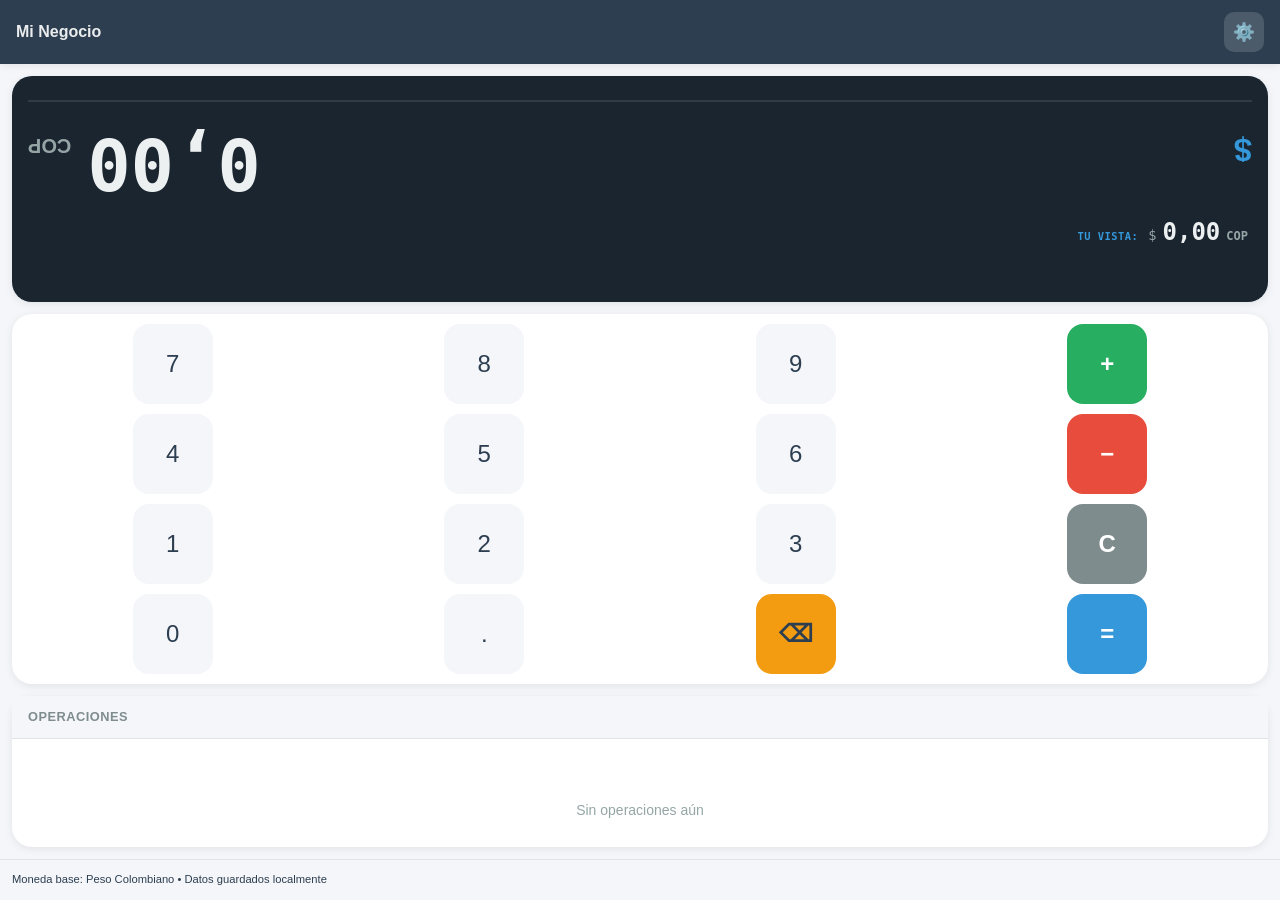
==== index.html @ 462cfa51 "3era Subida" ====
<!DOCTYPE html>
<html lang="es">
<head>
    <meta charset="UTF-8">
    <meta name="viewport" content="width=device-width, initial-scale=1.0">
    <meta name="description" content="Calculadora de divisas para frontera Venezuela-Colombia">
    <meta name="theme-color" content="#2c3e50">
    <title>Calculadora Frontera</title>
    <link rel="manifest" href="manifest.json">
    <link rel="stylesheet" href="styles.css">
    <link rel="icon" href="data:image/svg+xml,<svg xmlns='http://www.w3.org/2000/svg' viewBox='0 0 100 100'><text y='.9em' font-size='90'>💱</text></svg>">
</head>
<body>
    <header class="header">
        <h1 id="companyName">Mi Negocio</h1>
        <a href="config.html" class="config-btn" aria-label="Configuración">⚙️</a>
    </header>

    <main class="main">
        <!-- Display principal: grande volteado para cliente + pequeño normal para vendedor -->
        <section class="display-section">
            <!-- Display volteado 180° para el cliente (frente a frente) -->
            <div class="main-display customer-display" aria-live="polite" role="status">
                <span class="currency-symbol" id="displaySymbol">$</span>
                <span class="display-amount" id="displayAmount">0</span>
                <span class="display-currency" id="displayCurrency">COP</span>
                <span class="pending-op" id="pendingOp" aria-hidden="true"></span>
            </div>
            
            <!-- Copia pequeña en orientación normal para el vendedor -->
            <div class="seller-display" aria-hidden="true">
                <span class="seller-label">Tu vista:</span>
                <span class="currency-symbol" id="sellerSymbol">$</span>
                <span class="seller-amount" id="sellerAmount">0</span>
                <span class="seller-currency" id="sellerCurrency">COP</span>
                <span class="seller-pending" id="sellerPending"></span>
            </div>
            
            <div class="sub-display" id="subDisplay" aria-hidden="true"></div>
        </section>

        <!-- Teclado numérico -->
        <section class="keypad-section">
            <div class="keypad-grid">
                <button class="key key-num" data-key="7" aria-label="7">7</button>
                <button class="key key-num" data-key="8" aria-label="8">8</button>
                <button class="key key-num" data-key="9" aria-label="9">9</button>
                <button class="key key-action key-add" data-action="add" aria-label="Sumar">+</button>

                <button class="key key-num" data-key="4" aria-label="4">4</button>
                <button class="key key-num" data-key="5" aria-label="5">5</button>
                <button class="key key-num" data-key="6" aria-label="6">6</button>
                <button class="key key-action key-subtract" data-action="subtract" aria-label="Restar">−</button>

                <button class="key key-num" data-key="1" aria-label="1">1</button>
                <button class="key key-num" data-key="2" aria-label="2">2</button>
                <button class="key key-num" data-key="3" aria-label="3">3</button>
                <button class="key key-action key-clear" data-action="clear" aria-label="Limpiar todo">C</button>

                <button class="key key-num key-zero" data-key="0" aria-label="0">0</button>
                <button class="key key-num" data-key="." aria-label="Decimal">.</button>
                <button class="key key-action key-undo" data-action="undo" aria-label="Deshacer último">⌫</button>
                <button class="key key-action key-total" data-action="total" aria-label="Ver totales en todas las monedas">=</button>
            </div>
        </section>

        <!-- Cinta de operaciones (tape) -->
        <section class="tape-section">
            <div class="tape-header">
                <h3>Operaciones</h3>
                <button id="clearTapeBtn" class="btn-ghost" aria-label="Limpiar cinta">🗑️</button>
            </div>
            <ul id="tapeList" class="tape-list" aria-live="polite"></ul>
            <div id="emptyTape" class="empty-tape">Sin operaciones aún</div>
        </section>

        <!-- Totales en todas las monedas (compacto) -->
        <section class="totals-section" id="totalsSection" hidden>
            <h3>Totales en todas las monedas</h3>
            <div class="totals-grid" id="totalsGrid"></div>
            <button id="hideTotalsBtn" class="btn-secondary">Ocultar totales</button>
        </section>
    </main>

    <footer class="footer">
        <p id="footerText">Datos guardados localmente</p>
    </footer>

    <script src="app.js"></script>
    <script>
        if ('serviceWorker' in navigator) {
            navigator.serviceWorker.register('service-worker.js').catch(console.error);
        }
    </script>
</body>
</html>
---- styles.css ----
* {
    margin: 0;
    padding: 0;
    box-sizing: border-box;
}

:root {
    --primary: #2c3e50;
    --primary-dark: #1a252f;
    --accent: #3498db;
    --accent-hover: #2980b9;
    --success: #27ae60;
    --success-hover: #229954;
    --danger: #e74c3c;
    --danger-hover: #c0392b;
    --warning: #f39c12;
    --bg: #f5f6fa;
    --card-bg: #ffffff;
    --display-bg: #1a252f;
    --display-text: #ecf0f1;
    --text: #2c3e50;
    --text-light: #7f8c8d;
    --text-muted: #95a5a6;
    --border: #dfe6e9;
    --shadow: 0 2px 8px rgba(0,0,0,0.08);
    --shadow-hover: 0 4px 16px rgba(0,0,0,0.12);
    --radius: 16px;
    --radius-sm: 10px;
    --radius-lg: 20px;
    --transition: all 0.15s ease;
    --key-size: 72px;
    --key-gap: 8px;
}

@media (max-width: 360px) {
    :root {
        --key-size: 64px;
        --key-gap: 6px;
    }
}

@media (min-width: 480px) {
    :root {
        --key-size: 80px;
        --key-gap: 10px;
    }
}

body {
    font-family: -apple-system, BlinkMacSystemFont, 'Segoe UI', Roboto, Oxygen, Ubuntu, sans-serif;
    background: var(--bg);
    color: var(--text);
    min-height: 100vh;
    display: flex;
    flex-direction: column;
    line-height: 1.4;
}

.header {
    background: var(--primary);
    color: white;
    padding: 0.75rem 1rem;
    display: flex;
    justify-content: space-between;
    align-items: center;
    position: sticky;
    top: 0;
    z-index: 100;
    box-shadow: var(--shadow);
}

.header h1 {
    font-size: 1rem;
    font-weight: 600;
    white-space: nowrap;
    overflow: hidden;
    text-overflow: ellipsis;
    max-width: 70%;
    opacity: 0.9;
}

.config-btn {
    background: rgba(255,255,255,0.15);
    border: none;
    color: white;
    width: 40px;
    height: 40px;
    border-radius: var(--radius-sm);
    font-size: 1.1rem;
    cursor: pointer;
    display: flex;
    align-items: center;
    justify-content: center;
    transition: var(--transition);
    text-decoration: none;
}

.config-btn:hover,
.config-btn:active {
    background: rgba(255,255,255,0.25);
    transform: scale(1.05);
}

.main {
    flex: 1;
    padding: 0.75rem;
    max-width: 100%;
    width: 100%;
    display: flex;
    flex-direction: column;
    gap: 0.75rem;
    min-height: 0;
}

/* Display section - contiene ambos displays */
.display-section {
    background: var(--display-bg);
    border-radius: var(--radius-lg);
    padding: 1.5rem 1rem;
    box-shadow: var(--shadow);
    position: relative;
}

/* Display principal VOLTEADO 180° para el cliente */
.customer-display {
    transform: rotate(180deg);
    transform-origin: center center;
    display: flex;
    align-items: baseline;
    justify-content: flex-end;
    gap: 0.5rem;
    min-height: 100px;
    margin-bottom: 0.5rem;
    padding-bottom: 1rem;
    border-bottom: 2px solid rgba(255,255,255,0.1);
}

.customer-display .currency-symbol {
    font-size: 2rem;
    font-weight: 700;
    color: var(--accent);
    line-height: 1;
}

.customer-display .display-amount {
    font-size: clamp(3rem, 12vw, 4.5rem);
    font-weight: 700;
    color: var(--display-text);
    font-variant-numeric: tabular-nums;
    font-family: 'SF Mono', 'Monospace', monospace;
    line-height: 1;
    flex: 1;
    text-align: right;
    min-width: 0;
}

.customer-display .display-currency {
    font-size: 1.25rem;
    font-weight: 600;
    color: var(--text-muted);
    margin-left: 0.5rem;
    white-space: nowrap;
}

/* Indicador de operación pendiente en display cliente */
.customer-display .pending-op {
    font-size: 2rem;
    font-weight: 700;
    color: var(--warning);
    line-height: 1;
    margin-right: 0.5rem;
    min-width: 1.5em;
    text-align: center;
    animation: pulse 1s ease-in-out infinite;
}

@keyframes pulse {
    0%, 100% { opacity: 1; }
    50% { opacity: 0.5; }
}

/* Display del vendedor (orientación normal, pequeño) */
.seller-display {
    display: flex;
    align-items: baseline;
    justify-content: flex-end;
    gap: 0.375rem;
    padding: 0.5rem 0.25rem;
    font-size: 0.85rem;
    color: var(--text-muted);
    font-family: 'SF Mono', 'Monospace', monospace;
}

.seller-label {
    font-size: 0.65rem;
    text-transform: uppercase;
    letter-spacing: 0.5px;
    color: var(--accent);
    font-weight: 600;
    margin-right: 0.25rem;
}

.seller-amount {
    font-size: 1.5rem;
    font-weight: 700;
    color: var(--display-text);
    font-variant-numeric: tabular-nums;
}

.seller-currency {
    font-size: 0.75rem;
    font-weight: 600;
    color: var(--text-muted);
}

.seller-pending {
    font-size: 1.25rem;
    font-weight: 700;
    color: var(--warning);
    margin-left: 0.25rem;
    animation: pulse 1s ease-in-out infinite;
}

.sub-display {
    font-size: 0.9rem;
    color: var(--text-muted);
    min-height: 1.4em;
    text-align: right;
    font-family: 'SF Mono', 'Monospace', monospace;
    padding-top: 0.25rem;
}

/* Teclado */
.keypad-section {
    flex: 0 0 auto;
}

.keypad-grid {
    display: grid;
    grid-template-columns: repeat(4, 1fr);
    gap: var(--key-gap);
    background: var(--card-bg);
    border-radius: var(--radius-lg);
    padding: var(--key-gap);
    box-shadow: var(--shadow);
}

.key {
    width: var(--key-size);
    height: var(--key-size);
    border: none;
    border-radius: var(--radius);
    font-size: clamp(1.25rem, 3vw, 1.5rem);
    font-weight: 600;
    font-family: inherit;
    cursor: pointer;
    transition: var(--transition);
    display: flex;
    align-items: center;
    justify-content: center;
    margin: 0 auto;
    min-width: 0;
}

@media (max-width: 360px) {
    .key {
        width: 100%;
        height: 64px;
    }
}

.key:active {
    transform: scale(0.95);
}

.key-num {
    background: var(--bg);
    color: var(--text);
    font-weight: 500;
}

.key-num:hover,
.key-num:focus {
    background: var(--border);
}

.key-num:focus-visible {
    outline: 2px solid var(--accent);
    outline-offset: 2px;
}

.key-zero {
    grid-column: span 1;
}

.key-action {
    color: white;
    font-weight: 600;
}

.key-add {
    background: var(--success);
}

.key-add:hover,
.key-add:focus {
    background: var(--success-hover);
}

.key-subtract {
    background: var(--danger);
}

.key-subtract:hover,
.key-subtract:focus {
    background: var(--danger-hover);
}

.key-clear {
    background: var(--text-light);
}

.key-clear:hover,
.key-clear:focus {
    background: var(--text-muted);
}

.key-undo {
    background: var(--warning);
    color: var(--primary);
}

.key-undo:hover,
.key-undo:focus {
    background: #f5b041;
}

.key-total {
    background: var(--accent);
    grid-row: span 1;
}

.key-total:hover,
.key-total:focus {
    background: var(--accent-hover);
}

.key-action:focus-visible {
    outline: 2px solid white;
    outline-offset: 2px;
}

/* Cinta de operaciones */
.tape-section {
    flex: 1;
    min-height: 0;
    display: flex;
    flex-direction: column;
    background: var(--card-bg);
    border-radius: var(--radius-lg);
    box-shadow: var(--shadow);
    overflow: hidden.
}

.tape-header {
    display: flex;
    justify-content: space-between;
    align-items: center;
    padding: 0.75rem 1rem;
    border-bottom: 1px solid var(--border);
    background: var(--bg);
}

.tape-header h3 {
    font-size: 0.8rem;
    font-weight: 600;
    color: var(--text-light);
    text-transform: uppercase;
    letter-spacing: 0.5px;
}

.btn-ghost {
    background: none;
    border: none;
    color: var(--text-light);
    font-size: 1.1rem;
    cursor: pointer;
    padding: 0.25rem;
    border-radius: var(--radius-sm);
    transition: var(--transition);
    min-width: 36px;
    min-height: 36px;
    display: flex;
    align-items: center;
    justify-content: center.
}

.btn-ghost:hover {
    background: var(--border);
    color: var(--danger);
}

.tape-list {
    flex: 1;
    overflow-y: auto;
    list-style: none;
    padding: 0.5rem;
}

.tape-item {
    display: flex;
    justify-content: space-between;
    align-items: center;
    padding: 0.5rem 0.75rem;
    border-radius: var(--radius-sm);
    transition: var(--transition);
    font-size: 0.9rem;
    animation: slideIn 0.2s ease;
}

@keyframes slideIn {
    from { opacity: 0; transform: translateY(-10px); }
    to { opacity: 1; transform: translateY(0); }
}

.tape-item:hover {
    background: var(--bg);
}

.tape-item.positive .tape-amount {
    color: var(--success);
}

.tape-item.negative .tape-amount {
    color: var(--danger);
}

.tape-info {
    display: flex;
    flex-direction: column;
    gap: 0.125rem;
    flex: 1;
    min-width: 0;
}

.tape-operation {
    font-weight: 600;
    color: var(--text);
    font-family: 'SF Mono', 'Monospace', monospace;
}

.tape-time {
    font-size: 0.7rem;
    color: var(--text-muted);
}

.tape-amount {
    font-weight: 700;
    font-variant-numeric: tabular-nums;
    font-family: 'SF Mono', 'Monospace', monospace;
    white-space: nowrap;
    margin-left: 1rem;
}

.empty-tape {
    flex: 1;
    display: flex;
    align-items: center;
    justify-content: center;
    color: var(--text-muted);
    font-size: 0.875rem;
    padding: 1rem;
}

/* Totales en todas las monedas */
.totals-section {
    background: var(--card-bg);
    border-radius: var(--radius-lg);
    padding: 1rem;
    box-shadow: var(--shadow);
    animation: slideDown 0.2s ease;
}

@keyframes slideDown {
    from { opacity: 0; transform: translateY(-10px); }
    to { opacity: 1; transform: translateY(0); }
}

.totals-section h3 {
    font-size: 0.8rem;
    font-weight: 600;
    color: var(--text-light);
    text-transform: uppercase;
    letter-spacing: 0.5px;
    margin-bottom: 0.75rem;
}

.totals-grid {
    display: grid;
    grid-template-columns: repeat(2, 1fr);
    gap: 0.75rem;
    margin-bottom: 1rem;
}

.total-card {
    background: var(--bg);
    border-radius: var(--radius);
    padding: 1rem;
    text-align: center;
    transition: var(--transition);
    border: 2px solid transparent.
}

.total-card.highlight {
    border-color: var(--accent);
    background: linear-gradient(135deg, rgba(52, 152, 219, 0.08), var(--bg));
}

.total-label {
    display: block;
    font-size: 0.7rem;
    color: var(--text-light);
    text-transform: uppercase;
    letter-spacing: 0.5px;
    margin-bottom: 0.25rem;
}

.total-code {
    display: block;
    font-size: 0.75rem;
    font-weight: 600;
    color: var(--accent);
    margin-bottom: 0.5rem;
}

.total-amount {
    display: block;
    font-size: 1.25rem;
    font-weight: 700;
    color: var(--text);
    font-variant-numeric: tabular-nums;
    font-family: 'SF Mono', 'Monospace', monospace;
}

.footer {
    padding: 0.75rem;
    text-align: center.
    color: var(--text-light);
    font-size: 0.7rem;
    border-top: 1px solid var(--border);
    margin-top: auto.
}

@media (prefers-color-scheme: dark) {
    :root {
        --primary: #34495e;
        --primary-dark: #2c3e50;
        --bg: #1e272e;
        --card-bg: #2c3e50;
        --display-bg: #1a1f25;
        --display-text: #ecf0f1;
        --text: #ecf0f1;
        --text-light: #95a5a6;
        --text-muted: #7f8c8d;
        --border: #3d4a56;
        --shadow: 0 2px 8px rgba(0,0,0,0.3);
        --shadow-hover: 0 4px 16px rgba(0,0,0,0.4);
    }

    .key-num {
        background: #3d4a56;
        color: var(--text);
    }

    .key-num:hover,
    .key-num:focus {
        background: #4a5a6a;
    }

    .tape-header {
        background: #3d4a56;
        border-color: var(--border).
    }

    .tape-item:hover {
        background: #3d4a56.
    }

    .total-card {
        background: #3d4a56.
    }

    .total-card.highlight {
        background: linear-gradient(135deg, rgba(52, 152, 219, 0.15), #3d4a56).
    }

    .footer {
        border-color: var(--border).
    }
}

/* Landscape en móviles: teclado más compacto */
@media (max-height: 500px) and (orientation: landscape) {
    .header {
        padding: 0.5rem 1rem;
    }

    .header h1 {
        font-size: 0.875rem;
    }

    .display-section {
        padding: 1rem;
    }

    .customer-display {
        min-height: 70px.
    }

    .customer-display .display-amount {
        font-size: clamp(2rem, 8vw, 3rem).
    }

    .seller-display {
        font-size: 0.75rem.
    }

    .seller-amount {
        font-size: 1.25rem.
    }

    :root {
        --key-size: 56px;
        --key-gap: 4px.
    }

    .keypad-grid {
        padding: 4px.
    }
}

/* Asegurar que el display section no cause overflow en landscape */
@media (max-height: 600px) {
    .display-section {
        padding: 1rem 1rem 0.5rem.
    }
    
    .customer-display {
        min-height: 80px.
    }
}
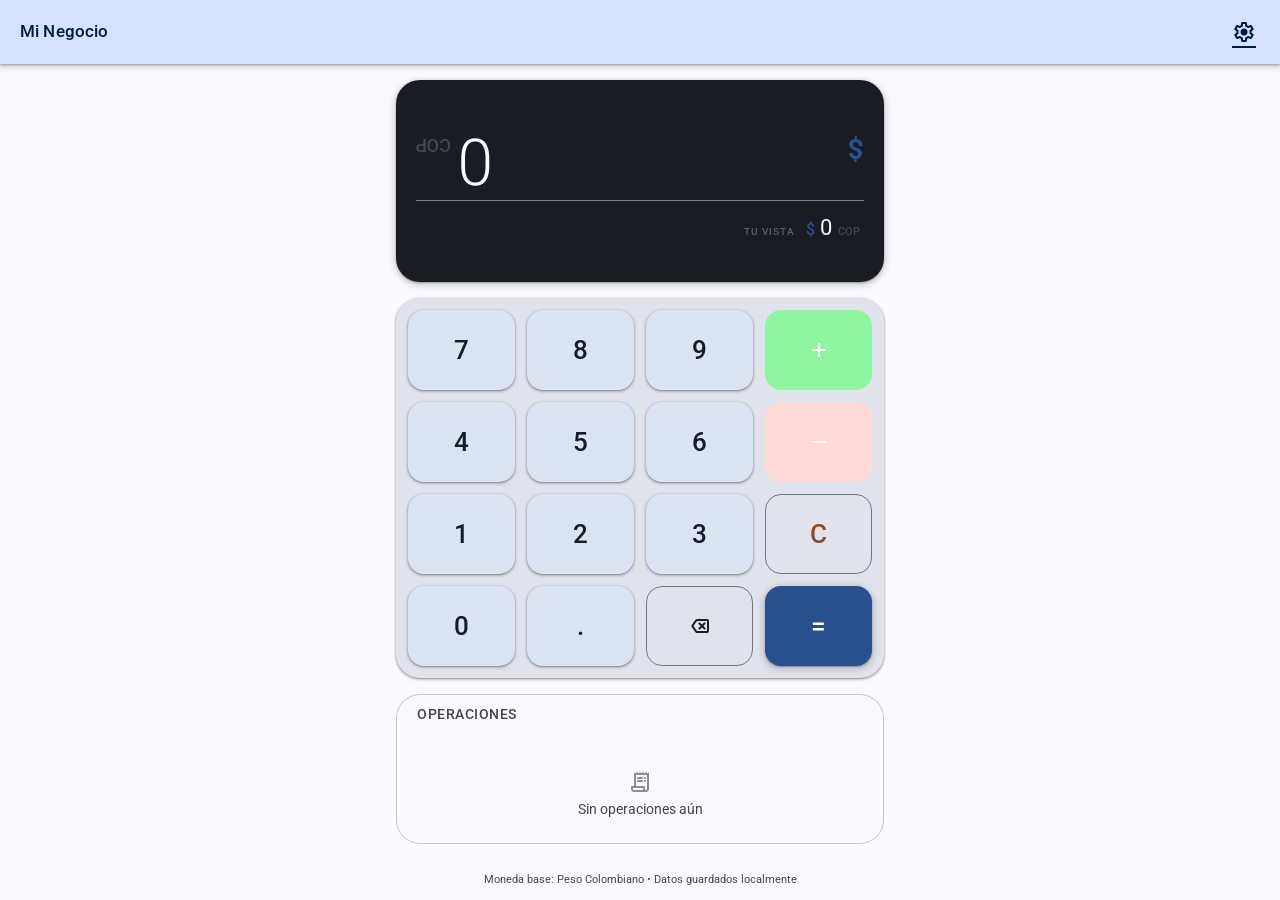
==== commit 2a6edfa0: "5ta Subida" ====
--- a/index.html
+++ b/index.html
@@ -2,87 +2,164 @@
 <html lang="es">
 <head>
     <meta charset="UTF-8">
-    <meta name="viewport" content="width=device-width, initial-scale=1.0">
+    <meta name="viewport" content="width=device-width, initial-scale=1.0, user-scalable=no">
+    <meta name="theme-color" content="#1A1A2E">
     <meta name="description" content="Calculadora de divisas para frontera Venezuela-Colombia">
-    <meta name="theme-color" content="#2c3e50">
     <title>Calculadora Frontera</title>
     <link rel="manifest" href="manifest.json">
     <link rel="stylesheet" href="styles.css">
+    <link rel="preconnect" href="https://fonts.googleapis.com">
+    <link rel="preconnect" href="https://fonts.gstatic.com" crossorigin>
+    <link href="https://fonts.googleapis.com/css2?family=Material+Symbols+Rounded:opsz,wght,FILL,GRAD@24,400,0,0&family=Roboto:wght@300;400;500;700&display=swap" rel="stylesheet">
     <link rel="icon" href="data:image/svg+xml,<svg xmlns='http://www.w3.org/2000/svg' viewBox='0 0 100 100'><text y='.9em' font-size='90'>💱</text></svg>">
 </head>
 <body>
-    <header class="header">
-        <h1 id="companyName">Mi Negocio</h1>
-        <a href="config.html" class="config-btn" aria-label="Configuración">⚙️</a>
+    <!-- Top App Bar -->
+    <header class="md3-top-app-bar" role="banner">
+        <div class="md3-top-app-bar__content">
+            <span class="md3-top-app-bar__title" id="companyName">Mi Negocio</span>
+        </div>
+        <a href="config.html" class="md3-icon-button md3-top-app-bar__action" aria-label="Configuración">
+            <span class="material-symbols-rounded">settings</span>
+        </a>
     </header>
 
-    <main class="main">
-        <!-- Display principal: grande volteado para cliente + pequeño normal para vendedor -->
-        <section class="display-section">
-            <!-- Display volteado 180° para el cliente (frente a frente) -->
-            <div class="main-display customer-display" aria-live="polite" role="status">
-                <span class="currency-symbol" id="displaySymbol">$</span>
-                <span class="display-amount" id="displayAmount">0</span>
-                <span class="display-currency" id="displayCurrency">COP</span>
-                <span class="pending-op" id="pendingOp" aria-hidden="true"></span>
+    <main class="md3-main" role="main">
+        <!-- Display Dual Section -->
+        <section class="md3-display-section" aria-live="polite">
+            <!-- Cliente Display (Volteado 180°) -->
+            <div class="md3-customer-display" role="status" aria-label="Total para el cliente">
+                <div class="md3-customer-display__inner">
+                    <span class="md3-customer-display__currency" id="displaySymbol">$</span>
+                    <span class="md3-customer-display__amount" id="displayAmount">0</span>
+                    <span class="md3-customer-display__currency-code" id="displayCurrency">COP</span>
+                    <span class="md3-customer-display__pending" id="pendingOp" aria-hidden="true"></span>
+                </div>
             </div>
-            
-            <!-- Copia pequeña en orientación normal para el vendedor -->
-            <div class="seller-display" aria-hidden="true">
-                <span class="seller-label">Tu vista:</span>
-                <span class="currency-symbol" id="sellerSymbol">$</span>
-                <span class="seller-amount" id="sellerAmount">0</span>
-                <span class="seller-currency" id="sellerCurrency">COP</span>
-                <span class="seller-pending" id="sellerPending"></span>
+
+            <!-- Separador visual -->
+            <div class="md3-display-divider" aria-hidden="true"></div>
+
+            <!-- Vendedor Display (Normal) -->
+            <div class="md3-seller-display" aria-hidden="true">
+                <span class="md3-seller-display__label">Tu vista</span>
+                <span class="md3-seller-display__currency" id="sellerSymbol">$</span>
+                <span class="md3-seller-display__amount" id="sellerAmount">0</span>
+                <span class="md3-seller-display__currency-code" id="sellerCurrency">COP</span>
+                <span class="md3-seller-display__pending" id="sellerPending"></span>
             </div>
-            
-            <div class="sub-display" id="subDisplay" aria-hidden="true"></div>
+
+            <!-- Sub-display: Total acumulado + operación actual -->
+            <div class="md3-sub-display" id="subDisplay" aria-hidden="true"></div>
         </section>
 
-        <!-- Teclado numérico -->
-        <section class="keypad-section">
-            <div class="keypad-grid">
-                <button class="key key-num" data-key="7" aria-label="7">7</button>
-                <button class="key key-num" data-key="8" aria-label="8">8</button>
-                <button class="key key-num" data-key="9" aria-label="9">9</button>
-                <button class="key key-action key-add" data-action="add" aria-label="Sumar">+</button>
+        <!-- Keypad Section -->
+        <section class="md3-keypad-section">
+            <div class="md3-keypad-grid" role="group" aria-label="Teclado numérico">
+                <button class="md3-button md3-button--filled md3-keypad-key md3-keypad-key--number" data-key="7" aria-label="7">
+                    <span class="md3-button__label">7</span>
+                    <span class="md3-button__ripple"></span>
+                </button>
+                <button class="md3-button md3-button--filled md3-keypad-key md3-keypad-key--number" data-key="8" aria-label="8">
+                    <span class="md3-button__label">8</span>
+                    <span class="md3-button__ripple"></span>
+                </button>
+                <button class="md3-button md3-button--filled md3-keypad-key md3-keypad-key--number" data-key="9" aria-label="9">
+                    <span class="md3-button__label">9</span>
+                    <span class="md3-button__ripple"></span>
+                </button>
+                <button class="md3-button md3-button--filled-tonal md3-keypad-key md3-keypad-key--action md3-keypad-key--add" data-action="add" aria-label="Sumar">
+                    <span class="material-symbols-rounded md3-button__icon">add</span>
+                    <span class="md3-button__ripple"></span>
+                </button>
 
-                <button class="key key-num" data-key="4" aria-label="4">4</button>
-                <button class="key key-num" data-key="5" aria-label="5">5</button>
-                <button class="key key-num" data-key="6" aria-label="6">6</button>
-                <button class="key key-action key-subtract" data-action="subtract" aria-label="Restar">−</button>
+                <button class="md3-button md3-button--filled md3-keypad-key md3-keypad-key--number" data-key="4" aria-label="4">
+                    <span class="md3-button__label">4</span>
+                    <span class="md3-button__ripple"></span>
+                </button>
+                <button class="md3-button md3-button--filled md3-keypad-key md3-keypad-key--number" data-key="5" aria-label="5">
+                    <span class="md3-button__label">5</span>
+                    <span class="md3-button__ripple"></span>
+                </button>
+                <button class="md3-button md3-button--filled md3-keypad-key md3-keypad-key--number" data-key="6" aria-label="6">
+                    <span class="md3-button__label">6</span>
+                    <span class="md3-button__ripple"></span>
+                </button>
+                <button class="md3-button md3-button--filled-tonal md3-keypad-key md3-keypad-key--action md3-keypad-key--subtract" data-action="subtract" aria-label="Restar">
+                    <span class="material-symbols-rounded md3-button__icon">remove</span>
+                    <span class="md3-button__ripple"></span>
+                </button>
 
-                <button class="key key-num" data-key="1" aria-label="1">1</button>
-                <button class="key key-num" data-key="2" aria-label="2">2</button>
-                <button class="key key-num" data-key="3" aria-label="3">3</button>
-                <button class="key key-action key-clear" data-action="clear" aria-label="Limpiar todo">C</button>
+                <button class="md3-button md3-button--filled md3-keypad-key md3-keypad-key--number" data-key="1" aria-label="1">
+                    <span class="md3-button__label">1</span>
+                    <span class="md3-button__ripple"></span>
+                </button>
+                <button class="md3-button md3-button--filled md3-keypad-key md3-keypad-key--number" data-key="2" aria-label="2">
+                    <span class="md3-button__label">2</span>
+                    <span class="md3-button__ripple"></span>
+                </button>
+                <button class="md3-button md3-button--filled md3-keypad-key md3-keypad-key--number" data-key="3" aria-label="3">
+                    <span class="md3-button__label">3</span>
+                    <span class="md3-button__ripple"></span>
+                </button>
+                <button class="md3-button md3-button--outlined md3-keypad-key md3-keypad-key--action md3-keypad-key--clear" data-action="clear" aria-label="Limpiar todo">
+                    <span class="md3-button__label">C</span>
+                    <span class="md3-button__ripple"></span>
+                </button>
 
-                <button class="key key-num key-zero" data-key="0" aria-label="0">0</button>
-                <button class="key key-num" data-key="." aria-label="Decimal">.</button>
-                <button class="key key-action key-undo" data-action="undo" aria-label="Deshacer último">⌫</button>
-                <button class="key key-action key-total" data-action="total" aria-label="Ver totales en todas las monedas">=</button>
+                <button class="md3-button md3-button--filled md3-keypad-key md3-keypad-key--number md3-keypad-key--zero" data-key="0" aria-label="0">
+                    <span class="md3-button__label">0</span>
+                    <span class="md3-button__ripple"></span>
+                </button>
+                <button class="md3-button md3-button--filled md3-keypad-key md3-keypad-key--number" data-key="." aria-label="Decimal">
+                    <span class="md3-button__label">.</span>
+                    <span class="md3-button__ripple"></span>
+                </button>
+                <button class="md3-button md3-button--outlined md3-keypad-key md3-keypad-key--action md3-keypad-key--undo" data-action="undo" aria-label="Deshacer último">
+                    <span class="material-symbols-rounded md3-button__icon">backspace</span>
+                    <span class="md3-button__ripple"></span>
+                </button>
+                <button class="md3-button md3-button--elevated md3-keypad-key md3-keypad-key--action md3-keypad-key--total" data-action="total" aria-label="Ver totales en todas las monedas">
+                    <span class="md3-button__label">=</span>
+                    <span class="md3-button__ripple"></span>
+                </button>
             </div>
         </section>
 
-        <!-- Cinta de operaciones (tape) -->
-        <section class="tape-section">
-            <div class="tape-header">
-                <h3>Operaciones</h3>
-                <button id="clearTapeBtn" class="btn-ghost" aria-label="Limpiar cinta">🗑️</button>
+        <!-- Tape Section (Scrollable) -->
+        <section class="md3-tape-section" aria-label="Historial de operaciones">
+            <header class="md3-tape-header">
+                <h2 class="md3-tape-header__title">Operaciones</h2>
+                <button class="md3-icon-button md3-tape-header__action" id="clearTapeBtn" aria-label="Limpiar historial">
+                    <span class="material-symbols-rounded">delete_sweep</span>
+                </button>
+            </header>
+            <ul class="md3-tape-list" id="tapeList" role="list"></ul>
+            <div class="md3-empty-state" id="emptyTape" aria-hidden="true">
+                <span class="material-symbols-rounded md3-empty-state__icon">receipt_long</span>
+                <p class="md3-empty-state__text">Sin operaciones aún</p>
             </div>
-            <ul id="tapeList" class="tape-list" aria-live="polite"></ul>
-            <div id="emptyTape" class="empty-tape">Sin operaciones aún</div>
         </section>
 
-        <!-- Totales en todas las monedas (compacto) -->
-        <section class="totals-section" id="totalsSection" hidden>
-            <h3>Totales en todas las monedas</h3>
-            <div class="totals-grid" id="totalsGrid"></div>
-            <button id="hideTotalsBtn" class="btn-secondary">Ocultar totales</button>
+        <!-- Totals Bottom Sheet -->
+        <section class="md3-bottom-sheet" id="totalsSection" hidden role="dialog" aria-label="Totales en todas las monedas" aria-modal="true">
+            <div class="md3-bottom-sheet__handle" aria-hidden="true"></div>
+            <header class="md3-bottom-sheet__header">
+                <h2 class="md3-bottom-sheet__title">Totales en todas las monedas</h2>
+                <button class="md3-icon-button md3-bottom-sheet__close" id="hideTotalsBtn" aria-label="Cerrar">
+                    <span class="material-symbols-rounded">close</span>
+                </button>
+            </header>
+            <div class="md3-bottom-sheet__content">
+                <div class="md3-totals-grid" id="totalsGrid"></div>
+            </div>
         </section>
     </main>
 
-    <footer class="footer">
+    <!-- Scrim for bottom sheet -->
+    <div class="md3-scrim" id="scrim" hidden></div>
+
+    <footer class="md3-footer">
         <p id="footerText">Datos guardados localmente</p>
     </footer>
 
--- a/styles.css
+++ b/styles.css
@@ -1,651 +1,1102 @@
+:root {
+    --md-primary: #A1C2FA;
+    --md-on-primary: #08306F;
+    --md-primary-container: #27508D;
+    --md-on-primary-container: #D4E2FF;
+    --md-secondary: #BFC7D6;
+    --md-on-secondary: #29313E;
+    --md-secondary-container: #404754;
+    --md-on-secondary-container: #DBE2F1;
+    --md-tertiary: #FFB59B;
+    --md-on-tertiary: #511F00;
+    --md-error: #FFB4AB;
+    --md-on-error: #690005;
+    --md-error-container: #93000A;
+    --md-on-error-container: #FFDAD6;
+    --md-surface: #111318;
+    --md-surface-dim: #111318;
+    --md-surface-bright: #37393F;
+    --md-surface-variant: #43474E;
+    --md-on-surface: #E2E2E9;
+    --md-on-surface-variant: #C3C6CF;
+    --md-outline: #8D9199;
+    --md-outline-variant: #43474E;
+    --md-shadow: #000000;
+    --md-scrim: #000000;
+
+    --md-success: #7CD992;
+    --md-on-success: #00391B;
+    --md-success-container: #005227;
+    --md-danger: #FFB59B;
+    --md-on-danger: #511F00;
+    --md-danger-container: #8A3000;
+    --md-warning: #FFCF66;
+    --md-on-warning: #3E2E00;
+    --md-warning-container: #5A4300;
+
+    --md-background: #111318;
+    --md-display-bg: #0B0C10;
+    --md-on-display: #F2F2F9;
+
+    --md-elevation-1: 0 1px 2px rgba(0,0,0,0.3), 0 1px 3px 1px rgba(0,0,0,0.15);
+    --md-elevation-2: 0 1px 2px rgba(0,0,0,0.3), 0 2px 6px 2px rgba(0,0,0,0.15);
+    --md-elevation-3: 0 1px 3px rgba(0,0,0,0.3), 0 4px 8px 3px rgba(0,0,0,0.15);
+
+    --md-shape-extra-small: 8px;
+    --md-shape-small: 12px;
+    --md-shape-medium: 16px;
+    --md-shape-large: 24px;
+    --md-shape-extra-large: 28px;
+
+    --md-transition: all 0.12s ease;
+    --md-key-size: 76px;
+    --md-key-gap: 10px;
+}
+
+@media (prefers-color-scheme: light) {
+    :root {
+        --md-primary: #27508D;
+        --md-on-primary: #FFFFFF;
+        --md-primary-container: #D4E2FF;
+        --md-on-primary-container: #001B3F;
+        --md-secondary: #565E70;
+        --md-on-secondary: #FFFFFF;
+        --md-secondary-container: #DBE2F1;
+        --md-on-secondary-container: #131C2B;
+        --md-tertiary: #8A4C22;
+        --md-on-tertiary: #FFFFFF;
+        --md-error: #BA1A1A;
+        --md-on-error: #FFFFFF;
+        --md-error-container: #FFDAD6;
+        --md-on-error-container: #410002;
+        --md-surface: #F9F9FF;
+        --md-surface-dim: #D9D9E0;
+        --md-surface-bright: #F9F9FF;
+        --md-surface-variant: #E0E2EC;
+        --md-on-surface: #191C20;
+        --md-on-surface-variant: #43474E;
+        --md-outline: #73787F;
+        --md-outline-variant: #C2C6D0;
+        --md-shadow: #000000;
+        --md-scrim: #000000;
+
+        --md-success: #00691E;
+        --md-on-success: #FFFFFF;
+        --md-success-container: #8FF5A1;
+        --md-danger: #BA1A1A;
+        --md-on-danger: #FFFFFF;
+        --md-danger-container: #FFDAD6;
+        --md-warning: #6D5500;
+        --md-on-warning: #FFFFFF;
+        --md-warning-container: #FFDF73;
+
+        --md-background: #F9F9FF;
+        --md-display-bg: #191C20;
+        --md-on-display: #F9F9FF;
+    }
+}
+
 * {
     margin: 0;
     padding: 0;
     box-sizing: border-box;
 }
 
-:root {
-    --primary: #2c3e50;
-    --primary-dark: #1a252f;
-    --accent: #3498db;
-    --accent-hover: #2980b9;
-    --success: #27ae60;
-    --success-hover: #229954;
-    --danger: #e74c3c;
-    --danger-hover: #c0392b;
-    --warning: #f39c12;
-    --bg: #f5f6fa;
-    --card-bg: #ffffff;
-    --display-bg: #1a252f;
-    --display-text: #ecf0f1;
-    --text: #2c3e50;
-    --text-light: #7f8c8d;
-    --text-muted: #95a5a6;
-    --border: #dfe6e9;
-    --shadow: 0 2px 8px rgba(0,0,0,0.08);
-    --shadow-hover: 0 4px 16px rgba(0,0,0,0.12);
-    --radius: 16px;
-    --radius-sm: 10px;
-    --radius-lg: 20px;
-    --transition: all 0.15s ease;
-    --key-size: 72px;
-    --key-gap: 8px;
-}
-
-@media (max-width: 360px) {
-    :root {
-        --key-size: 64px;
-        --key-gap: 6px;
-    }
-}
-
-@media (min-width: 480px) {
-    :root {
-        --key-size: 80px;
-        --key-gap: 10px;
-    }
+html {
+    height: 100%;
+    -webkit-text-size-adjust: 100%;
 }
 
 body {
-    font-family: -apple-system, BlinkMacSystemFont, 'Segoe UI', Roboto, Oxygen, Ubuntu, sans-serif;
-    background: var(--bg);
-    color: var(--text);
+    font-family: 'Roboto', -apple-system, BlinkMacSystemFont, 'Segoe UI', sans-serif;
+    background: var(--md-background);
+    color: var(--md-on-surface);
     min-height: 100vh;
+    height: 100%;
     display: flex;
     flex-direction: column;
     line-height: 1.4;
-}
-
-.header {
-    background: var(--primary);
-    color: white;
-    padding: 0.75rem 1rem;
+    touch-action: manipulation;
+    overflow-x: hidden;
+    -webkit-tap-highlight-color: transparent;
+    font-weight: 400;
+}
+
+.material-symbols-rounded {
+    font-variation-settings: 'FILL' 0, 'wght' 400, 'GRAD' 0, 'opsz' 24;
+    user-select: none;
+    pointer-events: none;
+}
+
+/* ============ TOP APP BAR ============ */
+.md3-top-app-bar {
+    background: var(--md-primary-container);
+    color: var(--md-on-primary-container);
+    padding: 0.5rem 0.75rem 0.5rem 1.25rem;
     display: flex;
     justify-content: space-between;
     align-items: center;
     position: sticky;
     top: 0;
     z-index: 100;
-    box-shadow: var(--shadow);
-}
-
-.header h1 {
-    font-size: 1rem;
-    font-weight: 600;
+    min-height: 64px;
+    box-shadow: var(--md-elevation-2);
+}
+
+.md3-top-app-bar__content {
+    display: flex;
+    align-items: center;
+    gap: 0.5rem;
+    flex: 1;
+    min-width: 0;
+}
+
+.md3-top-app-bar__title {
+    font-size: 1.05rem;
+    font-weight: 500;
+    letter-spacing: 0.15px;
     white-space: nowrap;
     overflow: hidden;
     text-overflow: ellipsis;
     max-width: 70%;
-    opacity: 0.9;
-}
-
-.config-btn {
-    background: rgba(255,255,255,0.15);
+}
+
+.md3-top-app-bar__action {
+    flex-shrink: 0;
+}
+
+/* Icon Button */
+.md3-icon-button {
+    background: transparent;
     border: none;
-    color: white;
-    width: 40px;
-    height: 40px;
-    border-radius: var(--radius-sm);
-    font-size: 1.1rem;
-    cursor: pointer;
-    display: flex;
+    color: inherit;
+    width: 48px;
+    height: 48px;
+    border-radius: 50%;
+    display: inline-flex;
     align-items: center;
     justify-content: center;
-    transition: var(--transition);
-    text-decoration: none;
-}
-
-.config-btn:hover,
-.config-btn:active {
-    background: rgba(255,255,255,0.25);
-    transform: scale(1.05);
-}
-
-.main {
+    cursor: pointer;
+    position: relative;
+    overflow: hidden;
+    transition: background-color 0.12s ease;
+    font-size: 1.4rem;
+    font-family: inherit;
+}
+
+.md3-icon-button:hover {
+    background: rgba(255, 255, 255, 0.12);
+}
+
+.md3-icon-button:active {
+    background: rgba(255, 255, 255, 0.2);
+}
+
+/* ============ MAIN LAYOUT ============ */
+.md3-main {
     flex: 1;
-    padding: 0.75rem;
-    max-width: 100%;
+    display: flex;
+    flex-direction: column;
+    gap: 1rem;
+    padding: 1rem;
+    max-width: 520px;
+    margin: 0 auto;
     width: 100%;
-    display: flex;
-    flex-direction: column;
-    gap: 0.75rem;
-    min-height: 0;
-}
-
-/* Display section - contiene ambos displays */
-.display-section {
-    background: var(--display-bg);
-    border-radius: var(--radius-lg);
-    padding: 1.5rem 1rem;
-    box-shadow: var(--shadow);
-    position: relative;
-}
-
-/* Display principal VOLTEADO 180° para el cliente */
-.customer-display {
+    overflow-y: auto;
+    -webkit-overflow-scrolling: touch;
+}
+
+/* ============ DISPLAY SECTION ============ */
+.md3-display-section {
+    background: var(--md-display-bg);
+    border-radius: var(--md-shape-large);
+    padding: 1rem 1.25rem;
+    box-shadow: var(--md-elevation-2);
+    flex-shrink: 0;
+}
+
+.md3-customer-display {
     transform: rotate(180deg);
-    transform-origin: center center;
+    margin-bottom: 0.5rem;
+}
+
+.md3-customer-display__inner {
     display: flex;
     align-items: baseline;
     justify-content: flex-end;
-    gap: 0.5rem;
-    min-height: 100px;
-    margin-bottom: 0.5rem;
-    padding-bottom: 1rem;
-    border-bottom: 2px solid rgba(255,255,255,0.1);
-}
-
-.customer-display .currency-symbol {
-    font-size: 2rem;
+    gap: 0.4rem;
+    min-height: 96px;
+    padding-bottom: 0.75rem;
+}
+
+.md3-customer-display__currency {
+    font-size: 1.75rem;
     font-weight: 700;
-    color: var(--accent);
+    color: var(--md-primary);
     line-height: 1;
 }
 
-.customer-display .display-amount {
-    font-size: clamp(3rem, 12vw, 4.5rem);
-    font-weight: 700;
-    color: var(--display-text);
+.md3-customer-display__amount {
+    font-size: clamp(2.75rem, 11vw, 4rem);
+    font-weight: 300;
+    color: var(--md-on-display);
     font-variant-numeric: tabular-nums;
-    font-family: 'SF Mono', 'Monospace', monospace;
+    font-family: 'Roboto', monospace;
     line-height: 1;
     flex: 1;
     text-align: right;
     min-width: 0;
 }
 
-.customer-display .display-currency {
-    font-size: 1.25rem;
-    font-weight: 600;
-    color: var(--text-muted);
-    margin-left: 0.5rem;
+.md3-customer-display__currency-code {
+    font-size: 1.15rem;
+    font-weight: 500;
+    color: var(--md-on-surface-variant);
     white-space: nowrap;
 }
 
-/* Indicador de operación pendiente en display cliente */
-.customer-display .pending-op {
-    font-size: 2rem;
+.md3-customer-display__pending {
+    font-size: 2.25rem;
     font-weight: 700;
-    color: var(--warning);
+    color: var(--md-warning);
     line-height: 1;
-    margin-right: 0.5rem;
-    min-width: 1.5em;
+    min-width: 1.4em;
     text-align: center;
-    animation: pulse 1s ease-in-out infinite;
-}
-
-@keyframes pulse {
+    animation: md-pulse 1s ease-in-out infinite;
+}
+
+@keyframes md-pulse {
     0%, 100% { opacity: 1; }
-    50% { opacity: 0.5; }
-}
-
-/* Display del vendedor (orientación normal, pequeño) */
-.seller-display {
+    50% { opacity: 0.45; }
+}
+
+.md3-display-divider {
+    height: 1px;
+    background: var(--md-outline-variant);
+    opacity: 0.6;
+    margin: 0.25rem 0;
+}
+
+.md3-seller-display {
     display: flex;
     align-items: baseline;
     justify-content: flex-end;
-    gap: 0.375rem;
-    padding: 0.5rem 0.25rem;
+    gap: 0.35rem;
+    padding: 0.5rem 0.25rem 0.25rem;
+    font-family: 'Roboto', monospace;
+}
+
+.md3-seller-display__label {
+    font-size: 0.6rem;
+    text-transform: uppercase;
+    letter-spacing: 1px;
+    color: var(--md-secondary);
+    font-weight: 500;
+    font-family: 'Roboto', sans-serif;
+    margin-right: 0.35rem;
+}
+
+.md3-seller-display__currency {
+    font-size: 1rem;
+    font-weight: 500;
+    color: var(--md-primary);
+}
+
+.md3-seller-display__amount {
+    font-size: 1.35rem;
+    font-weight: 400;
+    color: var(--md-on-display);
+    font-variant-numeric: tabular-nums;
+}
+
+.md3-seller-display__currency-code {
+    font-size: 0.7rem;
+    font-weight: 500;
+    color: var(--md-on-surface-variant);
+}
+
+.md3-seller-display__pending {
+    font-size: 1.2rem;
+    font-weight: 700;
+    color: var(--md-warning);
+    margin-left: 0.3rem;
+    animation: md-pulse 1s ease-in-out infinite;
+}
+
+.md3-sub-display {
     font-size: 0.85rem;
-    color: var(--text-muted);
-    font-family: 'SF Mono', 'Monospace', monospace;
-}
-
-.seller-label {
+    color: var(--md-on-surface-variant);
+    min-height: 1.4em;
+    text-align: right;
+    font-family: 'Roboto', monospace;
+    padding-top: 0.15rem;
+    white-space: nowrap;
+    overflow: hidden;
+    text-overflow: ellipsis;
+}
+
+/* ============ KEYPAD ============ */
+.md3-keypad-section {
+    flex-shrink: 0;
+}
+
+.md3-keypad-grid {
+    display: grid;
+    grid-template-columns: repeat(4, 1fr);
+    gap: var(--md-key-gap);
+    background: var(--md-surface-variant);
+    border-radius: var(--md-shape-large);
+    padding: var(--md-key-gap);
+    box-shadow: var(--md-elevation-1);
+    box-sizing: content-box;
+}
+
+@media (max-width: 360px) {
+    :root {
+        --md-key-size: 62px;
+        --md-key-gap: 6px;
+    }
+
+    .md3-keypad-grid {
+        padding: 6px;
+    }
+}
+
+@media (min-width: 480px) {
+    :root {
+        --md-key-size: 80px;
+        --md-key-gap: 12px;
+    }
+}
+
+.md3-keypad-key {
+    width: 100%;
+    height: var(--md-key-size);
+    font-size: clamp(1.3rem, 3vw, 1.6rem);
+}
+
+/* ============ BUTTONS (Material) ============ */
+.md3-button {
+    position: relative;
+    border: none;
+    border-radius: var(--md-shape-medium);
+    font-family: 'Roboto', sans-serif;
+    font-weight: 500;
+    letter-spacing: 0.1px;
+    cursor: pointer;
+    display: inline-flex;
+    align-items: center;
+    justify-content: center;
+    gap: 0.5rem;
+    padding: 0;
+    min-height: 48px;
+    user-select: none;
+    -webkit-tap-highlight-color: transparent;
+    overflow: hidden;
+    transition: filter 0.08s ease, transform 0.08s ease, box-shadow 0.15s ease;
+    touch-action: manipulation;
+}
+
+.md3-button__label {
+    font-size: inherit;
+    pointer-events: none;
+    position: relative;
+    z-index: 1;
+}
+
+.md3-button__icon {
+    font-size: 1.5rem;
+    pointer-events: none;
+    position: relative;
+    z-index: 1;
+}
+
+.md3-button__ripple {
+    position: absolute;
+    inset: 0;
+    border-radius: inherit;
+    pointer-events: none;
+    background: radial-gradient(circle at center, rgba(255,255,255,0.4) 0%, transparent 60%);
+    opacity: 0;
+    transform: scale(0.5);
+}
+
+.md3-button--active .md3-button__ripple {
+    animation: md-ripple 0.5s ease-out;
+}
+
+@keyframes md-ripple {
+    0% { opacity: 0; transform: scale(0.4); }
+    30% { opacity: 1; }
+    100% { opacity: 0; transform: scale(2.2); }
+}
+
+/* Filled buttons */
+.md3-button--filled {
+    background: var(--md-secondary-container);
+    color: var(--md-on-secondary-container);
+    box-shadow: var(--md-elevation-1);
+}
+
+.md3-button--filled:active,
+.md3-button--active.md3-button--filled {
+    filter: brightness(1.15);
+    transform: scale(0.96);
+    box-shadow: none;
+}
+
+/* Filled tonal */
+.md3-button--filled-tonal {
+    background: var(--md-secondary-container);
+    color: var(--md-on-secondary-container);
+}
+
+.md3-button--filled-tonal:active,
+.md3-button--active.md3-button--filled-tonal {
+    filter: brightness(1.15);
+    transform: scale(0.96);
+}
+
+.md3-button--filled-tonal.md3-keypad-key--add {
+    background: var(--md-success-container);
+    color: var(--md-on-success);
+}
+
+.md3-button--filled-tonal.md3-keypad-key--subtract {
+    background: var(--md-danger-container);
+    color: var(--md-on-danger);
+}
+
+/* Outlined buttons */
+.md3-button--outlined {
+    background: transparent;
+    color: var(--md-on-surface);
+    border: 1px solid var(--md-outline);
+}
+
+.md3-button--outlined:active,
+.md3-button--active.md3-button--outlined {
+    background: var(--md-surface-variant);
+    transform: scale(0.96);
+}
+
+.md3-button--outlined.md3-keypad-key--clear {
+    color: var(--md-tertiary);
+}
+
+/* Elevated */
+.md3-button--elevated {
+    background: var(--md-primary);
+    color: var(--md-on-primary);
+    box-shadow: var(--md-elevation-2);
+}
+
+.md3-button--elevated:active,
+.md3-button--active.md3-button--elevated {
+    filter: brightness(1.15);
+    transform: scale(0.96);
+    box-shadow: none;
+}
+
+/* ============ TAPE SECTION ============ */
+.md3-tape-section {
+    display: flex;
+    flex-direction: column;
+    background: var(--md-surface);
+    border: 1px solid var(--md-outline-variant);
+    border-radius: var(--md-shape-large);
+    overflow: hidden;
+    flex: 1;
+    min-height: 140px;
+}
+
+.md3-tape-header {
+    display: flex;
+    justify-content: space-between;
+    align-items: center;
+    padding: 0.6rem 0.5rem 0.6rem 1.25rem;
+    color: var(--md-on-surface);
+}
+
+.md3-tape-header__title {
+    font-size: 0.85rem;
+    font-weight: 500;
+    letter-spacing: 0.5px;
+    text-transform: uppercase;
+    color: var(--md-on-surface-variant);
+}
+
+.md3-tape-header__action {
+    color: var(--md-on-surface-variant);
+    width: 40px;
+    height: 40px;
+}
+
+.md3-tape-list {
+    flex: 1;
+    overflow-y: auto;
+    list-style: none;
+    max-height: 220px;
+    padding-bottom: 0.5rem;
+    -webkit-overflow-scrolling: touch;
+}
+
+.md3-tape-item {
+    display: flex;
+    justify-content: space-between;
+    align-items: center;
+    padding: 0.6rem 1.25rem;
+    animation: md-slide-in 0.18s ease;
+}
+
+@keyframes md-slide-in {
+    from { opacity: 0; transform: translateY(-8px); }
+    to { opacity: 1; transform: translateY(0); }
+}
+
+.md3-tape-item:active {
+    background: var(--md-surface-variant);
+}
+
+.md3-tape-item__info {
+    display: flex;
+    flex-direction: column;
+    gap: 0.1rem;
+    flex: 1;
+    min-width: 0;
+}
+
+.md3-tape-item__operation {
+    font-weight: 500;
+    color: var(--md-on-surface);
+    font-family: 'Roboto', monospace;
+    font-size: 0.95rem;
+}
+
+.md3-tape-item__time {
+    font-size: 0.7rem;
+    color: var(--md-on-surface-variant);
+}
+
+.md3-tape-item__amount {
+    font-weight: 500;
+    font-variant-numeric: tabular-nums;
+    font-family: 'Roboto', monospace;
+    white-space: nowrap;
+    margin-left: 1rem;
+    font-size: 0.95rem;
+}
+
+.md3-tape-item--add .md3-tape-item__amount {
+    color: var(--md-success);
+}
+
+.md3-tape-item--subtract .md3-tape-item__amount {
+    color: var(--md-danger);
+}
+
+.md3-empty-state {
+    display: flex;
+    flex-direction: column;
+    align-items: center;
+    justify-content: center;
+    align-self: center;
+    padding: 1.5rem;
+    color: var(--md-on-surface-variant);
+}
+
+.md3-empty-state__icon {
+    font-size: 2.5rem;
+    margin-bottom: 0.35rem;
+    opacity: 0.6;
+}
+
+.md3-empty-state__text {
+    font-size: 0.875rem;
+}
+
+/* ============ BOTTOM SHEET (Totales) ============ */
+.md3-bottom-sheet {
+    position: fixed;
+    left: 0;
+    right: 0;
+    bottom: 0;
+    z-index: 300;
+    background: var(--md-surface);
+    border-radius: var(--md-shape-extra-large) var(--md-shape-extra-large) 0 0;
+    box-shadow: var(--md-elevation-3);
+    padding: 0.75rem 1.25rem 1.5rem;
+    max-width: 520px;
+    margin: 0 auto;
+    animation: md-sheet-up 0.25s cubic-bezier(0.4, 0, 0.2, 1);
+    max-height: 80vh;
+    overflow-y: auto;
+}
+
+@keyframes md-sheet-up {
+    from { transform: translateY(100%); }
+    to { transform: translateY(0); }
+}
+
+.md3-bottom-sheet__handle {
+    width: 32px;
+    height: 4px;
+    border-radius: 2px;
+    background: var(--md-on-surface-variant);
+    opacity: 0.5;
+    margin: 0 auto 0.75rem;
+}
+
+.md3-bottom-sheet__header {
+    display: flex;
+    justify-content: space-between;
+    align-items: center;
+    margin-bottom: 1rem;
+}
+
+.md3-bottom-sheet__title {
+    font-size: 1.1rem;
+    font-weight: 500;
+    letter-spacing: 0.15px;
+}
+
+.md3-bottom-sheet__close {
+    color: var(--md-on-surface-variant);
+}
+
+.md3-bottom-sheet__content {
+    padding-bottom: env(safe-area-inset-bottom);
+}
+
+.md3-scrim {
+    position: fixed;
+    inset: 0;
+    background: var(--md-scrim);
+    opacity: 0.5;
+    z-index: 250;
+    animation: md-fade-in 0.2s ease;
+}
+
+@keyframes md-fade-in {
+    from { opacity: 0; }
+    to { opacity: 0.5; }
+}
+
+/* ============ TOTALS GRID ============ */
+.md3-totals-grid {
+    display: grid;
+    grid-template-columns: repeat(2, 1fr);
+    gap: 0.75rem;
+}
+
+.md3-total-card {
+    background: var(--md-surface-variant);
+    border-radius: var(--md-shape-medium);
+    padding: 1rem 0.75rem;
+    text-align: center;
+}
+
+.md3-total-card--highlight {
+    background: var(--md-primary-container);
+    border: 1px solid var(--md-primary);
+}
+
+.md3-total-card__label {
+    display: block;
     font-size: 0.65rem;
     text-transform: uppercase;
     letter-spacing: 0.5px;
-    color: var(--accent);
-    font-weight: 600;
-    margin-right: 0.25rem;
-}
-
-.seller-amount {
-    font-size: 1.5rem;
+    color: var(--md-on-surface-variant);
+    margin-bottom: 0.2rem;
+    font-weight: 500;
+}
+
+.md3-total-card--highlight .md3-total-card__label {
+    color: var(--md-on-primary-container);
+}
+
+.md3-total-card__code {
+    display: block;
+    font-size: 0.75rem;
     font-weight: 700;
-    color: var(--display-text);
+    color: var(--md-primary);
+    margin-bottom: 0.5rem;
+    letter-spacing: 1px;
+}
+
+.md3-total-card--highlight .md3-total-card__code {
+    color: var(--md-on-primary);
+}
+
+.md3-total-card__amount {
+    display: block;
+    font-size: 1.3rem;
+    font-weight: 500;
+    color: var(--md-on-surface);
     font-variant-numeric: tabular-nums;
-}
-
-.seller-currency {
-    font-size: 0.75rem;
-    font-weight: 600;
-    color: var(--text-muted);
-}
-
-.seller-pending {
-    font-size: 1.25rem;
-    font-weight: 700;
-    color: var(--warning);
-    margin-left: 0.25rem;
-    animation: pulse 1s ease-in-out infinite;
-}
-
-.sub-display {
-    font-size: 0.9rem;
-    color: var(--text-muted);
-    min-height: 1.4em;
-    text-align: right;
-    font-family: 'SF Mono', 'Monospace', monospace;
-    padding-top: 0.25rem;
-}
-
-/* Teclado */
-.keypad-section {
-    flex: 0 0 auto;
-}
-
-.keypad-grid {
-    display: grid;
-    grid-template-columns: repeat(4, 1fr);
-    gap: var(--key-gap);
-    background: var(--card-bg);
-    border-radius: var(--radius-lg);
-    padding: var(--key-gap);
-    box-shadow: var(--shadow);
-}
-
-.key {
-    width: var(--key-size);
-    height: var(--key-size);
-    border: none;
-    border-radius: var(--radius);
-    font-size: clamp(1.25rem, 3vw, 1.5rem);
-    font-weight: 600;
-    font-family: inherit;
-    cursor: pointer;
-    transition: var(--transition);
-    display: flex;
+    font-family: 'Roboto', monospace;
+}
+
+.md3-total-card--highlight .md3-total-card__amount {
+    color: var(--md-on-primary-container);
+}
+
+/* ============ FOOTER ============ */
+.md3-footer {
+    padding: 0.75rem;
+    text-align: center;
+    color: var(--md-on-surface-variant);
+    font-size: 0.7rem;
+    flex-shrink: 0;
+}
+
+@media (prefers-color-scheme: light) {
+    .md3-checkbox__checkmark {
+        color: var(--md-on-primary);
+    }
+}
+
+/* ============ CONFIG PAGE ============ */
+.config-page {
+    display: flex;
+    flex-direction: column;
+}
+
+.md3-form {
+    flex: 1;
+    display: flex;
+    flex-direction: column;
+    gap: 1rem;
+    max-width: 520px;
+    margin: 0 auto;
+    width: 100%;
+    padding: 1rem;
+    padding-bottom: 2rem;
+}
+
+.md3-card {
+    background: var(--md-surface);
+    border: 1px solid var(--md-outline-variant);
+    border-radius: var(--md-shape-large);
+    padding: 1.25rem;
+}
+
+.md3-card__title {
+    font-size: 1rem;
+    font-weight: 500;
+    letter-spacing: 0.15px;
+    margin-bottom: 0.35rem;
+    color: var(--md-on-surface);
+}
+
+.md3-card__subtitle {
+    font-size: 0.8rem;
+    color: var(--md-on-surface-variant);
+    margin-bottom: 1rem;
+    line-height: 1.4;
+}
+
+.md3-text-field {
+    display: flex;
+    flex-direction: column;
+    gap: 0.4rem;
+    margin-bottom: 1rem;
+}
+
+.md3-text-field__label {
+    font-size: 0.85rem;
+    color: var(--md-on-surface-variant);
+    font-weight: 500;
+}
+
+.md3-text-field__input {
+    background: var(--md-surface-variant);
+    color: var(--md-on-surface);
+    border: 1px solid var(--md-outline);
+    border-radius: var(--md-shape-small);
+    padding: 0.9rem 1rem;
+    font-size: 1rem;
+    font-family: 'Roboto', sans-serif;
+    transition: border-color 0.15s ease, box-shadow 0.15s ease;
+    width: 100%;
+}
+
+.md3-text-field__input:focus {
+    outline: none;
+    border: 2px solid var(--md-primary);
+    padding: 0.85rem 0.95rem;
+    box-shadow: 0 0 0 3px rgba(161, 194, 250, 0.2);
+}
+
+.md3-text-field__input::placeholder {
+    color: var(--md-on-surface-variant);
+    opacity: 0.7;
+}
+
+.md3-text-field__input--error {
+    border-color: var(--md-error);
+    border-width: 2px;
+}
+
+.md3-text-field__input--error:focus {
+    border-color: var(--md-error);
+    box-shadow: 0 0 0 3px rgba(255, 180, 171, 0.2);
+}
+
+.md3-select {
+    appearance: none;
+    -webkit-appearance: none;
+    background-image: url("data:image/svg+xml,%3Csvg xmlns='http://www.w3.org/2000/svg' width='24' height='24' viewBox='0 0 24 24' fill='none' stroke='%238D9199' stroke-width='2' stroke-linecap='round' stroke-linejoin='round'%3E%3Cpolyline points='6 9 12 15 18 9'%3E%3C/polyline%3E%3C/svg%3E");
+    background-repeat: no-repeat;
+    background-position: right 0.75rem center;
+    background-size: 20px;
+    padding-right: 2.75rem;
+}
+
+.md3-radio-group {
+    display: flex;
+    flex-wrap: wrap;
+    gap: 0.5rem;
+}
+
+.md3-radio-group__input {
+    position: absolute;
+    opacity: 0;
+    pointer-events: none;
+}
+
+.md3-radio-group__item {
+    flex: 1;
+    min-width: 90px;
+}
+
+.md3-checkbox__checkmark {
+    position: absolute;
+    inset: 0;
+    display: inline-flex;
     align-items: center;
     justify-content: center;
-    margin: 0 auto;
-    min-width: 0;
-}
-
-@media (max-width: 360px) {
-    .key {
-        width: 100%;
-        height: 64px;
-    }
-}
-
-.key:active {
-    transform: scale(0.95);
-}
-
-.key-num {
-    background: var(--bg);
-    color: var(--text);
-    font-weight: 500;
-}
-
-.key-num:hover,
-.key-num:focus {
-    background: var(--border);
-}
-
-.key-num:focus-visible {
-    outline: 2px solid var(--accent);
+    color: var(--md-on-secondary-container);
+    background: var(--md-secondary-container);
+    border-radius: var(--md-shape-small);
+    font-weight: 600;
+    font-size: 1rem;
+    transition: background-color 0.12s ease, color 0.12s ease, box-shadow 0.15s ease;
+    box-shadow: var(--md-elevation-1);
+}
+
+.md3-checkbox__input:not(:checked) + .md3-checkbox__checkmark {
+    background: transparent;
+    color: var(--md-on-surface-variant);
+    border: 2px solid var(--md-outline);
+    box-shadow: none;
+}
+
+.md3-checkbox__input:checked + .md3-checkbox__checkmark {
+    background: var(--md-primary);
+    color: var(--md-on-primary);
+    border-color: var(--md-primary);
+}
+
+.md3-checkbox__input:focus-visible + .md3-checkbox__checkmark {
+    outline: 2px solid var(--md-primary);
     outline-offset: 2px;
 }
 
-.key-zero {
-    grid-column: span 1;
-}
-
-.key-action {
-    color: white;
-    font-weight: 600;
-}
-
-.key-add {
-    background: var(--success);
-}
-
-.key-add:hover,
-.key-add:focus {
-    background: var(--success-hover);
-}
-
-.key-subtract {
-    background: var(--danger);
-}
-
-.key-subtract:hover,
-.key-subtract:focus {
-    background: var(--danger-hover);
-}
-
-.key-clear {
-    background: var(--text-light);
-}
-
-.key-clear:hover,
-.key-clear:focus {
-    background: var(--text-muted);
-}
-
-.key-undo {
-    background: var(--warning);
-    color: var(--primary);
-}
-
-.key-undo:hover,
-.key-undo:focus {
-    background: #f5b041;
-}
-
-.key-total {
-    background: var(--accent);
-    grid-row: span 1;
-}
-
-.key-total:hover,
-.key-total:focus {
-    background: var(--accent-hover);
-}
-
-.key-action:focus-visible {
-    outline: 2px solid white;
-    outline-offset: 2px;
-}
-
-/* Cinta de operaciones */
-.tape-section {
-    flex: 1;
-    min-height: 0;
+/* ============ FILLED BUTTON (Submit) ============ */
+.md3-form .md3-button--filled-primario {
+    background: var(--md-primary);
+    color: var(--md-on-primary);
+    border: none;
+    border-radius: var(--md-shape-large);
+    padding: 1rem 1.5rem;
+    font-size: 1rem;
+    font-weight: 500;
+    letter-spacing: 0.3px;
+    cursor: pointer;
+    box-shadow: var(--md-elevation-1);
+    min-height: 52px;
+    font-family: 'Roboto', sans-serif;
+    transition: filter 0.12s ease, box-shadow 0.15s ease, transform 0.08s ease;
+}
+
+.md3-form .md3-button--filled-primario:active {
+    filter: brightness(1.2);
+    transform: scale(0.98);
+    box-shadow: none;
+}
+
+.md3-button--outlined-danger {
+    background: transparent;
+    color: var(--md-error);
+    border: 1px solid var(--md-outline);
+    border-radius: var(--md-shape-large);
+    padding: 1rem 1.5rem;
+    font-size: 0.9rem;
+    font-weight: 500;
+    cursor: pointer;
+    min-height: 52px;
+    font-family: 'Roboto', sans-serif;
+    transition: border-color 0.12s ease, background-color 0.12s ease;
+}
+
+.md3-button--outlined-danger:active {
+    background: rgba(255, 180, 171, 0.1);
+    border-color: var(--md-error);
+}
+
+.md3-form__actions {
     display: flex;
     flex-direction: column;
-    background: var(--card-bg);
-    border-radius: var(--radius-lg);
-    box-shadow: var(--shadow);
-    overflow: hidden.
-}
-
-.tape-header {
-    display: flex;
-    justify-content: space-between;
+    gap: 0.75rem;
+    margin-top: 0.5rem;
+}
+
+.md3-snackbar {
+    display: none;
+    position: fixed;
+    left: 50%;
+    bottom: 1.5rem;
+    transform: translateX(-50%);
+    background: var(--md-surface-dim);
+    color: var(--md-on-surface);
+    padding: 0.875rem 1.25rem;
+    border-radius: var(--md-shape-extra-small);
+    box-shadow: var(--md-elevation-3);
+    font-size: 0.875rem;
+    z-index: 400;
+    animation: md-snackbar-in 0.2s ease;
+    min-width: 220px;
+    text-align: center;
+}
+
+.md3-snackbar--show {
+    display: block;
+}
+
+.md3-snackbar--success {
+    background: var(--md-success-container);
+    color: var(--md-on-success);
+}
+
+.md3-snackbar--error {
+    background: var(--md-error-container);
+    color: var(--md-on-error-container);
+}
+
+@keyframes md-snackbar-in {
+    from { opacity: 0; transform: translateX(-50%) translateY(10px); }
+    to { opacity: 1; transform: translateX(-50%) translateY(0); }
+}
+
+.md3-rate-field {
+    display: flex;
+    flex-direction: column;
+    gap: 0.35rem;
+    padding: 0.75rem 0;
+    border-bottom: 1px solid var(--md-outline-variant);
+}
+
+.md3-rate-field:last-child {
+    border-bottom: none;
+}
+
+.md3-rate-field__header {
+    display: flex;
     align-items: center;
-    padding: 0.75rem 1rem;
-    border-bottom: 1px solid var(--border);
-    background: var(--bg);
-}
-
-.tape-header h3 {
+    gap: 0.75rem;
+}
+
+.md3-rate-field__code {
+    font-weight: 700;
+    color: var(--md-primary);
+    font-size: 0.95rem;
+    letter-spacing: 0.5px;
+    min-width: 44px;
+    text-align: center;
+    background: var(--md-secondary-container);
+    border-radius: var(--md-shape-extra-small);
+    padding: 0.35rem 0.6rem;
+}
+
+.md3-rate-field__title {
+    font-size: 0.875rem;
+    color: var(--md-on-surface);
+    font-weight: 500;
+}
+
+.md3-rate-field__row {
+    display: flex;
+    align-items: center;
+    gap: 0.5rem;
     font-size: 0.8rem;
-    font-weight: 600;
-    color: var(--text-light);
-    text-transform: uppercase;
-    letter-spacing: 0.5px;
-}
-
-.btn-ghost {
-    background: none;
-    border: none;
-    color: var(--text-light);
-    font-size: 1.1rem;
-    cursor: pointer;
-    padding: 0.25rem;
-    border-radius: var(--radius-sm);
-    transition: var(--transition);
-    min-width: 36px;
-    min-height: 36px;
-    display: flex;
-    align-items: center;
-    justify-content: center.
-}
-
-.btn-ghost:hover {
-    background: var(--border);
-    color: var(--danger);
-}
-
-.tape-list {
-    flex: 1;
-    overflow-y: auto;
-    list-style: none;
-    padding: 0.5rem;
-}
-
-.tape-item {
-    display: flex;
-    justify-content: space-between;
-    align-items: center;
-    padding: 0.5rem 0.75rem;
-    border-radius: var(--radius-sm);
-    transition: var(--transition);
-    font-size: 0.9rem;
-    animation: slideIn 0.2s ease;
-}
-
-@keyframes slideIn {
-    from { opacity: 0; transform: translateY(-10px); }
-    to { opacity: 1; transform: translateY(0); }
-}
-
-.tape-item:hover {
-    background: var(--bg);
-}
-
-.tape-item.positive .tape-amount {
-    color: var(--success);
-}
-
-.tape-item.negative .tape-amount {
-    color: var(--danger);
-}
-
-.tape-info {
-    display: flex;
-    flex-direction: column;
-    gap: 0.125rem;
-    flex: 1;
-    min-width: 0;
-}
-
-.tape-operation {
-    font-weight: 600;
-    color: var(--text);
-    font-family: 'SF Mono', 'Monospace', monospace;
-}
-
-.tape-time {
-    font-size: 0.7rem;
-    color: var(--text-muted);
-}
-
-.tape-amount {
-    font-weight: 700;
-    font-variant-numeric: tabular-nums;
-    font-family: 'SF Mono', 'Monospace', monospace;
+    color: var(--md-on-surface-variant);
+}
+
+.md3-rate-field__row-code {
+    font-weight: 500;
+    color: var(--md-on-surface);
     white-space: nowrap;
-    margin-left: 1rem;
-}
-
-.empty-tape {
-    flex: 1;
-    display: flex;
-    align-items: center;
-    justify-content: center;
-    color: var(--text-muted);
-    font-size: 0.875rem;
-    padding: 1rem;
-}
-
-/* Totales en todas las monedas */
-.totals-section {
-    background: var(--card-bg);
-    border-radius: var(--radius-lg);
-    padding: 1rem;
-    box-shadow: var(--shadow);
-    animation: slideDown 0.2s ease;
-}
-
-@keyframes slideDown {
-    from { opacity: 0; transform: translateY(-10px); }
-    to { opacity: 1; transform: translateY(0); }
-}
-
-.totals-section h3 {
-    font-size: 0.8rem;
-    font-weight: 600;
-    color: var(--text-light);
-    text-transform: uppercase;
-    letter-spacing: 0.5px;
-    margin-bottom: 0.75rem;
-}
-
-.totals-grid {
-    display: grid;
-    grid-template-columns: repeat(2, 1fr);
-    gap: 0.75rem;
-    margin-bottom: 1rem;
-}
-
-.total-card {
-    background: var(--bg);
-    border-radius: var(--radius);
-    padding: 1rem;
-    text-align: center;
-    transition: var(--transition);
-    border: 2px solid transparent.
-}
-
-.total-card.highlight {
-    border-color: var(--accent);
-    background: linear-gradient(135deg, rgba(52, 152, 219, 0.08), var(--bg));
-}
-
-.total-label {
-    display: block;
-    font-size: 0.7rem;
-    color: var(--text-light);
-    text-transform: uppercase;
-    letter-spacing: 0.5px;
-    margin-bottom: 0.25rem;
-}
-
-.total-code {
-    display: block;
-    font-size: 0.75rem;
-    font-weight: 600;
-    color: var(--accent);
-    margin-bottom: 0.5rem;
-}
-
-.total-amount {
-    display: block;
-    font-size: 1.25rem;
-    font-weight: 700;
-    color: var(--text);
-    font-variant-numeric: tabular-nums;
-    font-family: 'SF Mono', 'Monospace', monospace;
-}
-
-.footer {
-    padding: 0.75rem;
-    text-align: center.
-    color: var(--text-light);
-    font-size: 0.7rem;
-    border-top: 1px solid var(--border);
-    margin-top: auto.
-}
-
-@media (prefers-color-scheme: dark) {
+}
+
+@media (prefers-color-scheme: light) {
+    .md3-snackbar--success {
+        background: var(--md-success-container);
+        color: var(--md-on-success);
+    }
+
+    .md3-snackbar--error {
+        background: var(--md-error-container);
+        color: var(--md-on-error-container);
+    }
+}
+
+/* Landscape en móviles */
+@media (max-height: 520px) and (orientation: landscape) {
+    .md3-top-app-bar {
+        min-height: 52px;
+        padding: 0.25rem 0.75rem 0.25rem 1.25rem;
+    }
+
+.md3-top-app-bar__title {
+        font-size: 0.95rem;
+    }
+
+    .md3-main {
+        padding: 0.5rem;
+        gap: 0.5rem;
+    }
+
+    .md3-customer-display__inner {
+        min-height: 56px;
+        padding-bottom: 0.25rem;
+    }
+
+    .md3-customer-display__amount {
+        font-size: clamp(1.75rem, 8vh, 2.5rem);
+    }
+
+    .md3-seller-display {
+        padding: 0.25rem;
+    }
+
     :root {
-        --primary: #34495e;
-        --primary-dark: #2c3e50;
-        --bg: #1e272e;
-        --card-bg: #2c3e50;
-        --display-bg: #1a1f25;
-        --display-text: #ecf0f1;
-        --text: #ecf0f1;
-        --text-light: #95a5a6;
-        --text-muted: #7f8c8d;
-        --border: #3d4a56;
-        --shadow: 0 2px 8px rgba(0,0,0,0.3);
-        --shadow-hover: 0 4px 16px rgba(0,0,0,0.4);
-    }
-
-    .key-num {
-        background: #3d4a56;
-        color: var(--text);
-    }
-
-    .key-num:hover,
-    .key-num:focus {
-        background: #4a5a6a;
-    }
-
-    .tape-header {
-        background: #3d4a56;
-        border-color: var(--border).
-    }
-
-    .tape-item:hover {
-        background: #3d4a56.
-    }
-
-    .total-card {
-        background: #3d4a56.
-    }
-
-    .total-card.highlight {
-        background: linear-gradient(135deg, rgba(52, 152, 219, 0.15), #3d4a56).
-    }
-
-    .footer {
-        border-color: var(--border).
-    }
-}
-
-/* Landscape en móviles: teclado más compacto */
-@media (max-height: 500px) and (orientation: landscape) {
-    .header {
-        padding: 0.5rem 1rem;
-    }
-
-    .header h1 {
-        font-size: 0.875rem;
-    }
-
-    .display-section {
-        padding: 1rem;
-    }
-
-    .customer-display {
-        min-height: 70px.
-    }
-
-    .customer-display .display-amount {
-        font-size: clamp(2rem, 8vw, 3rem).
-    }
-
-    .seller-display {
-        font-size: 0.75rem.
-    }
-
-    .seller-amount {
-        font-size: 1.25rem.
-    }
-
-    :root {
-        --key-size: 56px;
-        --key-gap: 4px.
-    }
-
-    .keypad-grid {
-        padding: 4px.
-    }
-}
-
-/* Asegurar que el display section no cause overflow en landscape */
-@media (max-height: 600px) {
-    .display-section {
-        padding: 1rem 1rem 0.5rem.
-    }
-    
-    .customer-display {
-        min-height: 80px.
+        --md-key-size: 52px;
+        --md-key-gap: 6px;
+    }
+
+    .md3-tape-list {
+        max-height: 120px;
+    }
+}
+
+/* Altura moderada -> compactar display */
+@media (max-height: 700px) {
+    .md3-customer-display__inner {
+        min-height: 76px;
+    }
+
+    .md3-customer-display__amount {
+        font-size: clamp(2.25rem, 9vw, 3.25rem);
     }
 }
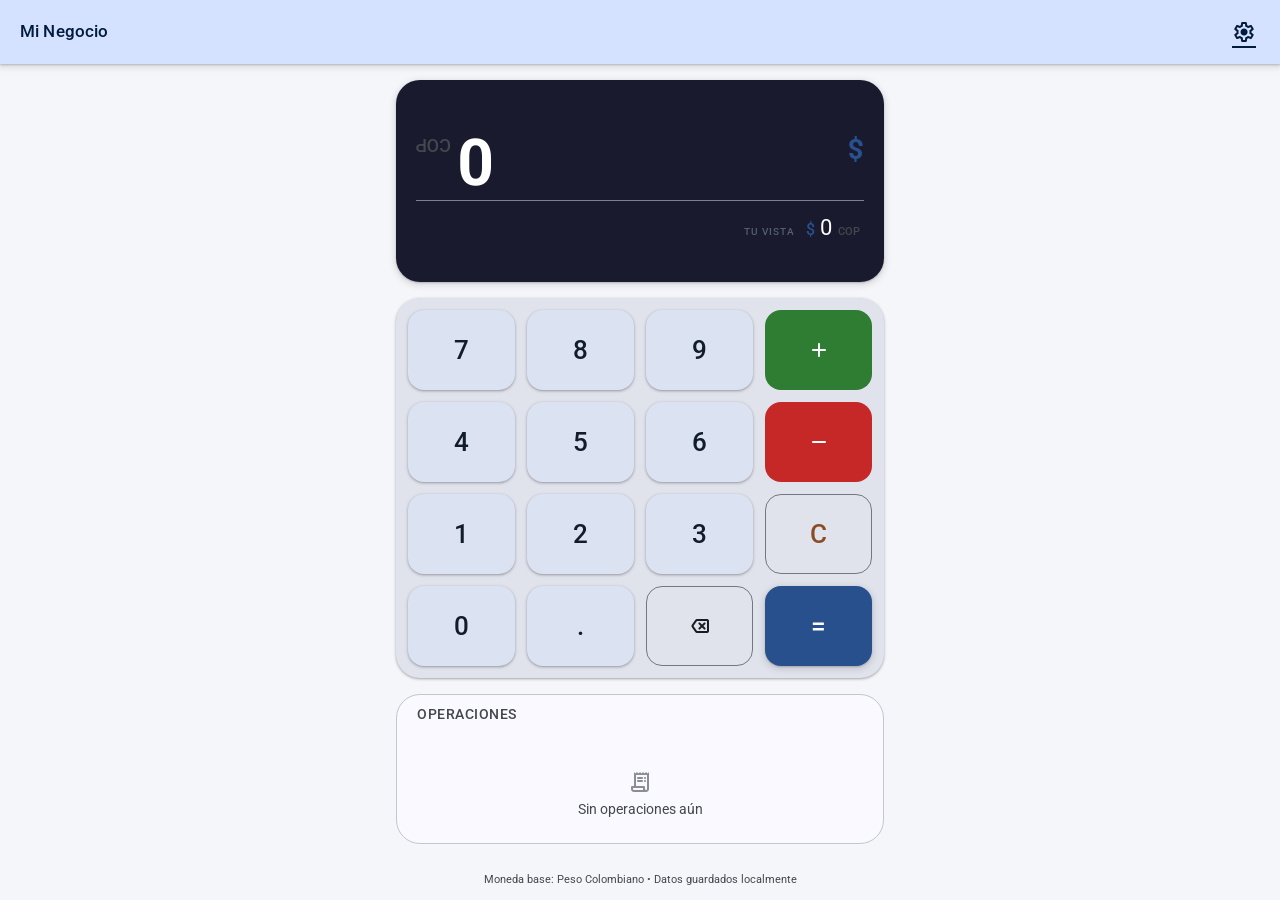
==== commit b99d4ac0: "6ta Subida" ====
--- a/index.html
+++ b/index.html
@@ -3,7 +3,7 @@
 <head>
     <meta charset="UTF-8">
     <meta name="viewport" content="width=device-width, initial-scale=1.0, user-scalable=no">
-    <meta name="theme-color" content="#1A1A2E">
+    <meta name="theme-color" content="#F5F6FA">
     <meta name="description" content="Calculadora de divisas para frontera Venezuela-Colombia">
     <title>Calculadora Frontera</title>
     <link rel="manifest" href="manifest.json">
--- a/styles.css
+++ b/styles.css
@@ -1,46 +1,49 @@
 :root {
-    --md-primary: #A1C2FA;
-    --md-on-primary: #08306F;
-    --md-primary-container: #27508D;
-    --md-on-primary-container: #D4E2FF;
-    --md-secondary: #BFC7D6;
-    --md-on-secondary: #29313E;
-    --md-secondary-container: #404754;
-    --md-on-secondary-container: #DBE2F1;
-    --md-tertiary: #FFB59B;
-    --md-on-tertiary: #511F00;
-    --md-error: #FFB4AB;
-    --md-on-error: #690005;
-    --md-error-container: #93000A;
-    --md-on-error-container: #FFDAD6;
-    --md-surface: #111318;
-    --md-surface-dim: #111318;
-    --md-surface-bright: #37393F;
-    --md-surface-variant: #43474E;
-    --md-on-surface: #E2E2E9;
-    --md-on-surface-variant: #C3C6CF;
-    --md-outline: #8D9199;
-    --md-outline-variant: #43474E;
+    --md-primary: #27508D;
+    --md-on-primary: #FFFFFF;
+    --md-primary-container: #D4E2FF;
+    --md-on-primary-container: #001B3F;
+    --md-secondary: #565E70;
+    --md-on-secondary: #FFFFFF;
+    --md-secondary-container: #DBE2F1;
+    --md-on-secondary-container: #131C2B;
+    --md-tertiary: #8A4C22;
+    --md-on-tertiary: #FFFFFF;
+    --md-error: #BA1A1A;
+    --md-on-error: #FFFFFF;
+    --md-error-container: #FFDAD6;
+    --md-on-error-container: #410002;
+    --md-surface: #F9F9FF;
+    --md-surface-dim: #D9D9E0;
+    --md-surface-bright: #F9F9FF;
+    --md-surface-variant: #E0E2EC;
+    --md-on-surface: #191C20;
+    --md-on-surface-variant: #43474E;
+    --md-outline: #73787F;
+    --md-outline-variant: #C2C6D0;
     --md-shadow: #000000;
     --md-scrim: #000000;
 
-    --md-success: #7CD992;
-    --md-on-success: #00391B;
-    --md-success-container: #005227;
-    --md-danger: #FFB59B;
-    --md-on-danger: #511F00;
-    --md-danger-container: #8A3000;
-    --md-warning: #FFCF66;
-    --md-on-warning: #3E2E00;
-    --md-warning-container: #5A4300;
-
-    --md-background: #111318;
-    --md-display-bg: #0B0C10;
-    --md-on-display: #F2F2F9;
-
-    --md-elevation-1: 0 1px 2px rgba(0,0,0,0.3), 0 1px 3px 1px rgba(0,0,0,0.15);
-    --md-elevation-2: 0 1px 2px rgba(0,0,0,0.3), 0 2px 6px 2px rgba(0,0,0,0.15);
-    --md-elevation-3: 0 1px 3px rgba(0,0,0,0.3), 0 4px 8px 3px rgba(0,0,0,0.15);
+    --md-success: #2E7D32;
+    --md-on-success: #FFFFFF;
+    --md-success-container: #A5D6A7;
+    --md-danger: #C62828;
+    --md-on-danger: #FFFFFF;
+    --md-danger-container: #FFCDD2;
+    --md-warning: #9A5B00;
+    --md-on-warning: #FFFFFF;
+    --md-warning-container: #FFDF73;
+
+    --md-add-bg: #2E7D32;
+    --md-subtract-bg: #C62828;
+
+    --md-background: #F5F6FA;
+    --md-display-bg: #1A1A2E;
+    --md-on-display: #FFFFFF;
+
+    --md-elevation-1: 0 1px 2px rgba(0,0,0,0.2), 0 1px 3px 1px rgba(0,0,0,0.1);
+    --md-elevation-2: 0 1px 2px rgba(0,0,0,0.2), 0 2px 6px 2px rgba(0,0,0,0.1);
+    --md-elevation-3: 0 1px 3px rgba(0,0,0,0.2), 0 4px 8px 3px rgba(0,0,0,0.12);
 
     --md-shape-extra-small: 8px;
     --md-shape-small: 12px;
@@ -53,46 +56,53 @@
     --md-key-gap: 10px;
 }
 
-@media (prefers-color-scheme: light) {
+@media (prefers-color-scheme: dark) {
     :root {
-        --md-primary: #27508D;
-        --md-on-primary: #FFFFFF;
-        --md-primary-container: #D4E2FF;
-        --md-on-primary-container: #001B3F;
-        --md-secondary: #565E70;
-        --md-on-secondary: #FFFFFF;
-        --md-secondary-container: #DBE2F1;
-        --md-on-secondary-container: #131C2B;
-        --md-tertiary: #8A4C22;
-        --md-on-tertiary: #FFFFFF;
-        --md-error: #BA1A1A;
-        --md-on-error: #FFFFFF;
-        --md-error-container: #FFDAD6;
-        --md-on-error-container: #410002;
-        --md-surface: #F9F9FF;
-        --md-surface-dim: #D9D9E0;
-        --md-surface-bright: #F9F9FF;
-        --md-surface-variant: #E0E2EC;
-        --md-on-surface: #191C20;
-        --md-on-surface-variant: #43474E;
-        --md-outline: #73787F;
-        --md-outline-variant: #C2C6D0;
+        --md-primary: #A1C2FA;
+        --md-on-primary: #08306F;
+        --md-primary-container: #27508D;
+        --md-on-primary-container: #D4E2FF;
+        --md-secondary: #BFC7D6;
+        --md-on-secondary: #29313E;
+        --md-secondary-container: #404754;
+        --md-on-secondary-container: #DBE2F1;
+        --md-tertiary: #FFB59B;
+        --md-on-tertiary: #511F00;
+        --md-error: #FFB4AB;
+        --md-on-error: #690005;
+        --md-error-container: #93000A;
+        --md-on-error-container: #FFDAD6;
+        --md-surface: #111318;
+        --md-surface-dim: #111318;
+        --md-surface-bright: #37393F;
+        --md-surface-variant: #43474E;
+        --md-on-surface: #E2E2E9;
+        --md-on-surface-variant: #C3C6CF;
+        --md-outline: #8D9199;
+        --md-outline-variant: #43474E;
         --md-shadow: #000000;
         --md-scrim: #000000;
 
-        --md-success: #00691E;
-        --md-on-success: #FFFFFF;
-        --md-success-container: #8FF5A1;
-        --md-danger: #BA1A1A;
-        --md-on-danger: #FFFFFF;
-        --md-danger-container: #FFDAD6;
-        --md-warning: #6D5500;
-        --md-on-warning: #FFFFFF;
-        --md-warning-container: #FFDF73;
-
-        --md-background: #F9F9FF;
-        --md-display-bg: #191C20;
-        --md-on-display: #F9F9FF;
+        --md-success: #66BB6A;
+        --md-on-success: #00391B;
+        --md-success-container: #005227;
+        --md-danger: #FF8A80;
+        --md-on-danger: #511F00;
+        --md-danger-container: #8A3000;
+        --md-warning: #FFCF66;
+        --md-on-warning: #3E2E00;
+        --md-warning-container: #5A4300;
+
+        --md-add-bg: #4CAF50;
+        --md-subtract-bg: #EF5350;
+
+        --md-background: #111318;
+        --md-display-bg: #0B0C10;
+        --md-on-display: #F2F2F9;
+
+        --md-elevation-1: 0 1px 2px rgba(0,0,0,0.3), 0 1px 3px 1px rgba(0,0,0,0.15);
+        --md-elevation-2: 0 1px 2px rgba(0,0,0,0.3), 0 2px 6px 2px rgba(0,0,0,0.15);
+        --md-elevation-3: 0 1px 3px rgba(0,0,0,0.3), 0 4px 8px 3px rgba(0,0,0,0.15);
     }
 }
 
@@ -238,7 +248,7 @@
 
 .md3-customer-display__amount {
     font-size: clamp(2.75rem, 11vw, 4rem);
-    font-weight: 300;
+    font-weight: 700;
     color: var(--md-on-display);
     font-variant-numeric: tabular-nums;
     font-family: 'Roboto', monospace;
@@ -458,13 +468,25 @@
 }
 
 .md3-button--filled-tonal.md3-keypad-key--add {
-    background: var(--md-success-container);
-    color: var(--md-on-success);
+    background: var(--md-add-bg);
+    color: #FFFFFF;
+}
+
+.md3-button--filled-tonal.md3-keypad-key--add:active,
+.md3-button--filled-tonal.md3-keypad-key--add.md3-button--active {
+    filter: brightness(1.12);
+    transform: scale(0.96);
 }
 
 .md3-button--filled-tonal.md3-keypad-key--subtract {
-    background: var(--md-danger-container);
-    color: var(--md-on-danger);
+    background: var(--md-subtract-bg);
+    color: #FFFFFF;
+}
+
+.md3-button--filled-tonal.md3-keypad-key--subtract:active,
+.md3-button--filled-tonal.md3-keypad-key--subtract.md3-button--active {
+    filter: brightness(1.12);
+    transform: scale(0.96);
 }
 
 /* Outlined buttons */
@@ -750,12 +772,6 @@
     flex-shrink: 0;
 }
 
-@media (prefers-color-scheme: light) {
-    .md3-checkbox__checkmark {
-        color: var(--md-on-primary);
-    }
-}
-
 /* ============ CONFIG PAGE ============ */
 .config-page {
     display: flex;
@@ -993,12 +1009,15 @@
     display: flex;
     flex-direction: column;
     gap: 0.35rem;
-    padding: 0.75rem 0;
-    border-bottom: 1px solid var(--md-outline-variant);
+    padding: 0.9rem;
+    margin-bottom: 0.75rem;
+    background: var(--md-surface-variant);
+    border: 1px solid var(--md-outline-variant);
+    border-radius: var(--md-shape-medium);
 }
 
 .md3-rate-field:last-child {
-    border-bottom: none;
+    margin-bottom: 0;
 }
 
 .md3-rate-field__header {
@@ -1009,18 +1028,18 @@
 
 .md3-rate-field__code {
     font-weight: 700;
-    color: var(--md-primary);
-    font-size: 0.95rem;
+    color: var(--md-on-primary-container);
+    font-size: 0.8rem;
     letter-spacing: 0.5px;
     min-width: 44px;
     text-align: center;
-    background: var(--md-secondary-container);
+    background: var(--md-primary-container);
     border-radius: var(--md-shape-extra-small);
-    padding: 0.35rem 0.6rem;
+    padding: 0.3rem 0.6rem;
 }
 
 .md3-rate-field__title {
-    font-size: 0.875rem;
+    font-size: 0.9rem;
     color: var(--md-on-surface);
     font-weight: 500;
 }
@@ -1029,7 +1048,7 @@
     display: flex;
     align-items: center;
     gap: 0.5rem;
-    font-size: 0.8rem;
+    font-size: 0.85rem;
     color: var(--md-on-surface-variant);
 }
 
@@ -1039,16 +1058,14 @@
     white-space: nowrap;
 }
 
-@media (prefers-color-scheme: light) {
-    .md3-snackbar--success {
-        background: var(--md-success-container);
-        color: var(--md-on-success);
-    }
-
-    .md3-snackbar--error {
-        background: var(--md-error-container);
-        color: var(--md-on-error-container);
-    }
+.md3-rate-field__input {
+    flex: 1;
+    min-width: 0;
+    text-align: center;
+    font-family: 'Roboto', monospace;
+    font-weight: 600;
+    font-size: 1.15rem;
+    padding: 0.7rem 0.75rem;
 }
 
 /* Landscape en móviles */
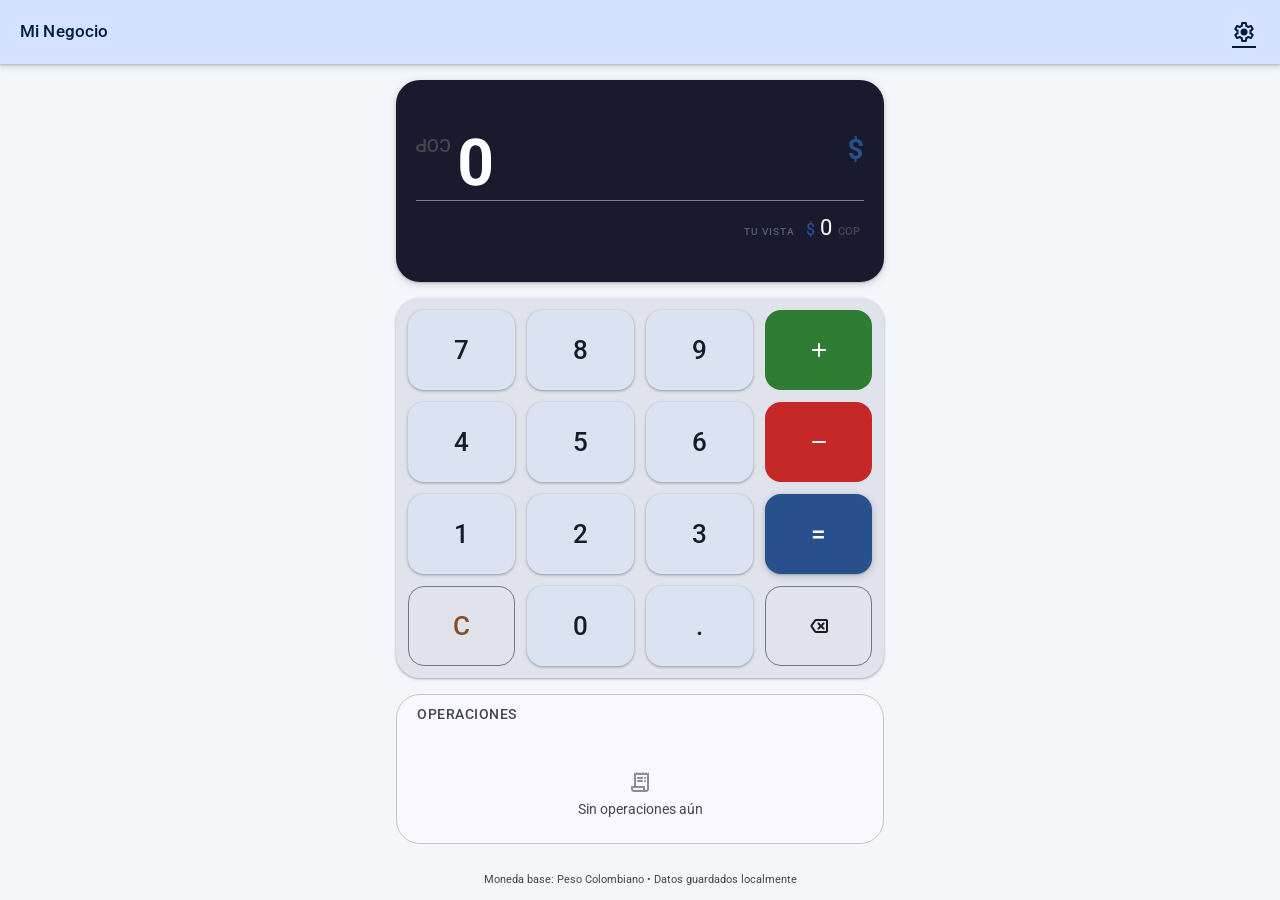
==== commit 462886e8: "4ta Subida" ====
--- a/index.html
+++ b/index.html
@@ -102,11 +102,15 @@
                     <span class="md3-button__label">3</span>
                     <span class="md3-button__ripple"></span>
                 </button>
-                <button class="md3-button md3-button--outlined md3-keypad-key md3-keypad-key--action md3-keypad-key--clear" data-action="clear" aria-label="Limpiar todo">
+                <button class="md3-button md3-button--elevated md3-keypad-key md3-keypad-key--action md3-keypad-key--total" data-action="total" aria-label="Ver totales en todas las monedas">
+                    <span class="md3-button__label">=</span>
+                    <span class="md3-button__ripple"></span>
+                </button>
+
+                <button class="md3-button md3-button--outlined md3-keypad-key md3-keypad-key--action md3-keypad-key--clear" data-action="clear" aria-label="Reiniciar a cero y borrar operaciones">
                     <span class="md3-button__label">C</span>
                     <span class="md3-button__ripple"></span>
                 </button>
-
                 <button class="md3-button md3-button--filled md3-keypad-key md3-keypad-key--number md3-keypad-key--zero" data-key="0" aria-label="0">
                     <span class="md3-button__label">0</span>
                     <span class="md3-button__ripple"></span>
@@ -117,10 +121,6 @@
                 </button>
                 <button class="md3-button md3-button--outlined md3-keypad-key md3-keypad-key--action md3-keypad-key--undo" data-action="undo" aria-label="Deshacer último">
                     <span class="material-symbols-rounded md3-button__icon">backspace</span>
-                    <span class="md3-button__ripple"></span>
-                </button>
-                <button class="md3-button md3-button--elevated md3-keypad-key md3-keypad-key--action md3-keypad-key--total" data-action="total" aria-label="Ver totales en todas las monedas">
-                    <span class="md3-button__label">=</span>
                     <span class="md3-button__ripple"></span>
                 </button>
             </div>
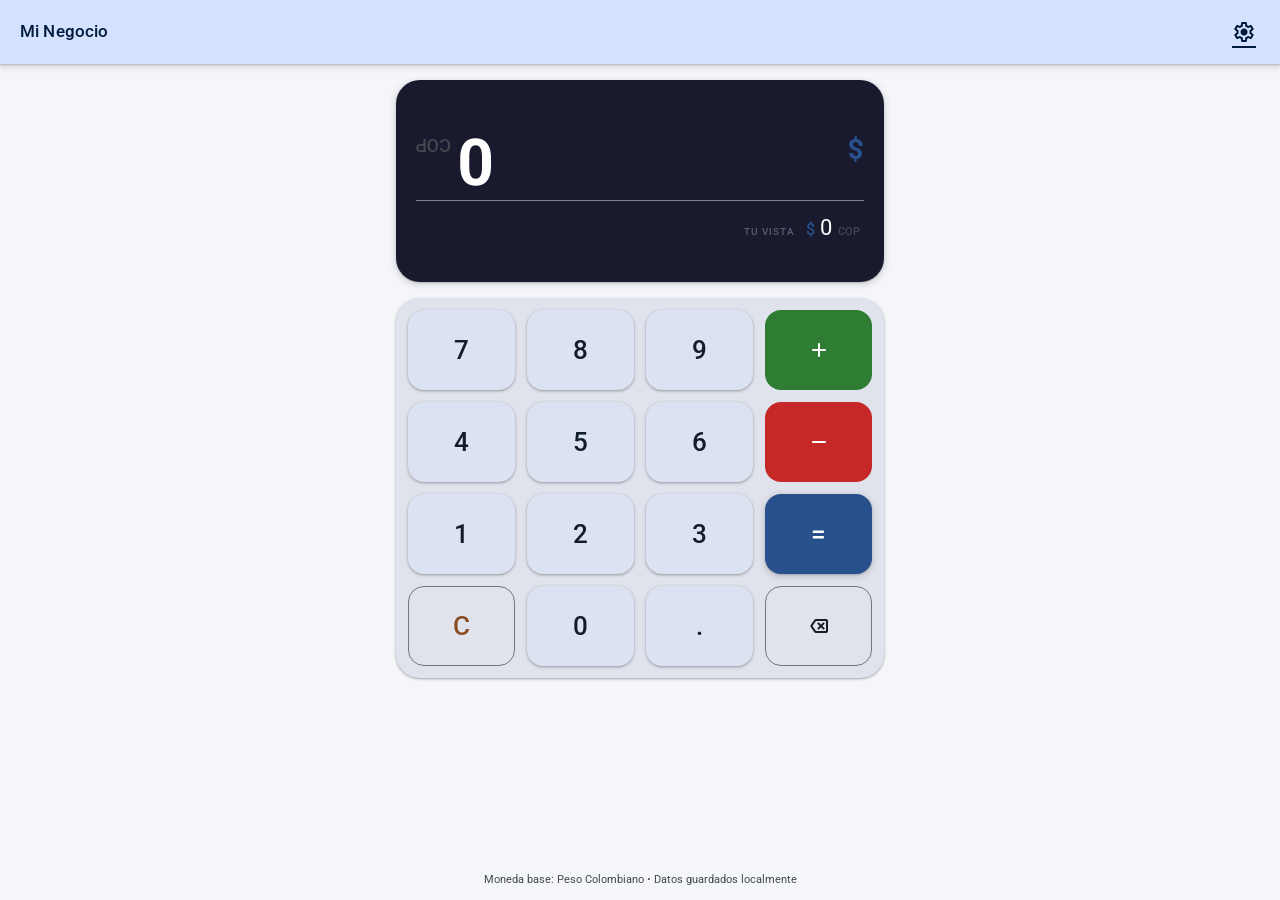
==== commit f70a3263: "9na Subida" ====
--- a/index.html
+++ b/index.html
@@ -126,32 +126,34 @@
             </div>
         </section>
 
-        <!-- Tape Section (Scrollable) -->
-        <section class="md3-tape-section" aria-label="Historial de operaciones">
-            <header class="md3-tape-header">
-                <h2 class="md3-tape-header__title">Operaciones</h2>
-                <button class="md3-icon-button md3-tape-header__action" id="clearTapeBtn" aria-label="Limpiar historial">
-                    <span class="material-symbols-rounded">delete_sweep</span>
-                </button>
-            </header>
-            <ul class="md3-tape-list" id="tapeList" role="list"></ul>
-            <div class="md3-empty-state" id="emptyTape" aria-hidden="true">
-                <span class="material-symbols-rounded md3-empty-state__icon">receipt_long</span>
-                <p class="md3-empty-state__text">Sin operaciones aún</p>
-            </div>
-        </section>
-
-        <!-- Totals Bottom Sheet -->
-        <section class="md3-bottom-sheet" id="totalsSection" hidden role="dialog" aria-label="Totales en todas las monedas" aria-modal="true">
+        <!-- Totals Bottom Sheet (operaciones + resultados) -->
+        <section class="md3-bottom-sheet" id="totalsSection" hidden role="dialog" aria-label="Detalle de operaciones y totales en todas las monedas" aria-modal="true">
             <div class="md3-bottom-sheet__handle" aria-hidden="true"></div>
             <header class="md3-bottom-sheet__header">
-                <h2 class="md3-bottom-sheet__title">Totales en todas las monedas</h2>
-                <button class="md3-icon-button md3-bottom-sheet__close" id="hideTotalsBtn" aria-label="Cerrar">
-                    <span class="material-symbols-rounded">close</span>
-                </button>
+                <h2 class="md3-bottom-sheet__title">Operaciones y totales</h2>
+                <div class="md3-bottom-sheet__actions">
+                    <button class="md3-icon-button" id="clearTapeBtn" aria-label="Borrar todas las operaciones">
+                        <span class="material-symbols-rounded">delete_sweep</span>
+                    </button>
+                    <button class="md3-icon-button md3-bottom-sheet__close" id="hideTotalsBtn" aria-label="Cerrar">
+                        <span class="material-symbols-rounded">close</span>
+                    </button>
+                </div>
             </header>
             <div class="md3-bottom-sheet__content">
-                <div class="md3-totals-grid" id="totalsGrid"></div>
+                <div class="md3-sheet-block">
+                    <h3 class="md3-sheet-block__title">Operaciones</h3>
+                    <ul class="md3-tape-list" id="tapeList" role="list"></ul>
+                    <div class="md3-empty-state" id="emptyTape" aria-hidden="true">
+                        <span class="material-symbols-rounded md3-empty-state__icon">receipt_long</span>
+                        <p class="md3-empty-state__text">Sin operaciones aún</p>
+                    </div>
+                </div>
+                <div class="md3-sheet-divider" aria-hidden="true"></div>
+                <div class="md3-sheet-block">
+                    <h3 class="md3-sheet-block__title">Cambio en cada moneda</h3>
+                    <div class="md3-totals-grid" id="totalsGrid"></div>
+                </div>
             </div>
         </section>
     </main>
--- a/styles.css
+++ b/styles.css
@@ -555,19 +555,15 @@
 }
 
 .md3-tape-list {
-    flex: 1;
-    overflow-y: auto;
     list-style: none;
-    max-height: 220px;
-    padding-bottom: 0.5rem;
-    -webkit-overflow-scrolling: touch;
 }
 
 .md3-tape-item {
     display: flex;
     justify-content: space-between;
     align-items: center;
-    padding: 0.6rem 1.25rem;
+    padding: 0.7rem 0;
+    border-bottom: 1px solid var(--md-outline-variant);
     animation: md-slide-in 0.18s ease;
 }
 
@@ -686,6 +682,34 @@
     color: var(--md-on-surface-variant);
 }
 
+.md3-bottom-sheet__actions {
+    display: flex;
+    align-items: center;
+    gap: 0.25rem;
+}
+
+.md3-bottom-sheet__actions .md3-icon-button {
+    color: var(--md-on-surface-variant);
+}
+
+.md3-sheet-block {
+    padding-bottom: 0.25rem;
+}
+
+.md3-sheet-block__title {
+    font-size: 0.8rem;
+    text-transform: uppercase;
+    letter-spacing: 0.5px;
+    font-weight: 700;
+    color: var(--md-on-surface-variant);
+    margin-bottom: 0.5rem;
+}
+
+.md3-sheet-divider {
+    border-top: 1px solid var(--md-outline-variant);
+    margin: 1rem 0;
+}
+
 .md3-bottom-sheet__content {
     padding-bottom: env(safe-area-inset-bottom);
 }
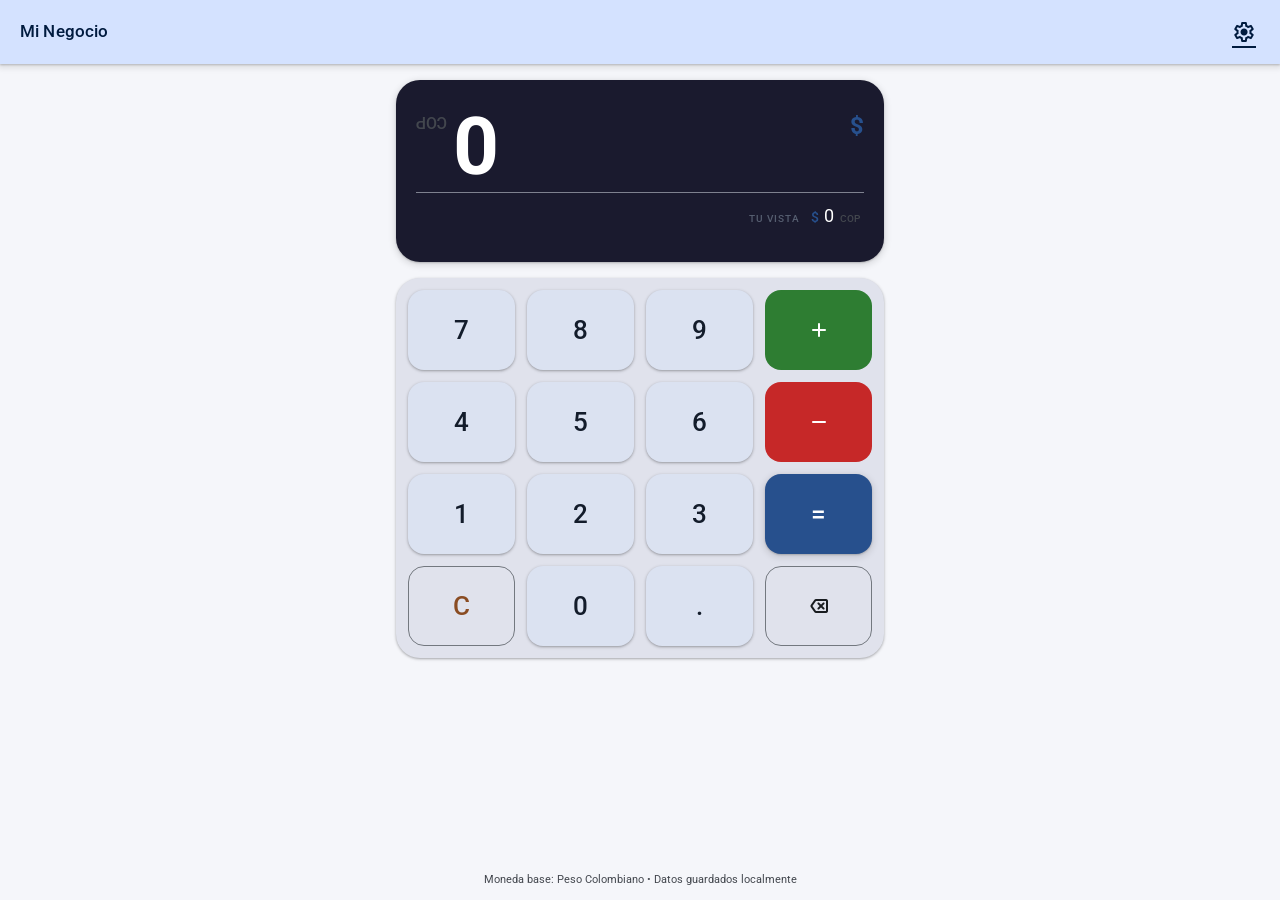
==== commit db11bc0c: "10ma Subida" ====
--- a/index.html
+++ b/index.html
@@ -126,6 +126,12 @@
             </div>
         </section>
 
+        <!-- Running total de operaciones -->
+        <div class="md3-running-total" id="runningTotal" hidden aria-live="polite">
+            <span class="md3-running-total__label">Qué hay en la cuenta</span>
+            <span class="md3-running-total__value" id="runningTotalValue"></span>
+        </div>
+
         <!-- Totals Bottom Sheet (operaciones + resultados) -->
         <section class="md3-bottom-sheet" id="totalsSection" hidden role="dialog" aria-label="Detalle de operaciones y totales en todas las monedas" aria-modal="true">
             <div class="md3-bottom-sheet__handle" aria-hidden="true"></div>
--- a/styles.css
+++ b/styles.css
@@ -235,19 +235,19 @@
     align-items: baseline;
     justify-content: flex-end;
     gap: 0.4rem;
-    min-height: 96px;
-    padding-bottom: 0.75rem;
+    min-height: 88px;
+    padding-bottom: 0.5rem;
 }
 
 .md3-customer-display__currency {
-    font-size: 1.75rem;
+    font-size: 1.5rem;
     font-weight: 700;
     color: var(--md-primary);
     line-height: 1;
 }
 
 .md3-customer-display__amount {
-    font-size: clamp(2.75rem, 11vw, 4rem);
+    font-size: clamp(3rem, 13.5vw, 5rem);
     font-weight: 700;
     color: var(--md-on-display);
     font-variant-numeric: tabular-nums;
@@ -259,14 +259,14 @@
 }
 
 .md3-customer-display__currency-code {
-    font-size: 1.15rem;
+    font-size: 1rem;
     font-weight: 500;
     color: var(--md-on-surface-variant);
     white-space: nowrap;
 }
 
 .md3-customer-display__pending {
-    font-size: 2.25rem;
+    font-size: 2rem;
     font-weight: 700;
     color: var(--md-warning);
     line-height: 1;
@@ -292,7 +292,7 @@
     align-items: baseline;
     justify-content: flex-end;
     gap: 0.35rem;
-    padding: 0.5rem 0.25rem 0.25rem;
+    padding: 0.35rem 0.25rem 0.15rem;
     font-family: 'Roboto', monospace;
 }
 
@@ -307,26 +307,26 @@
 }
 
 .md3-seller-display__currency {
-    font-size: 1rem;
+    font-size: 0.9rem;
     font-weight: 500;
     color: var(--md-primary);
 }
 
 .md3-seller-display__amount {
-    font-size: 1.35rem;
+    font-size: 1.15rem;
     font-weight: 400;
     color: var(--md-on-display);
     font-variant-numeric: tabular-nums;
 }
 
 .md3-seller-display__currency-code {
-    font-size: 0.7rem;
+    font-size: 0.65rem;
     font-weight: 500;
     color: var(--md-on-surface-variant);
 }
 
 .md3-seller-display__pending {
-    font-size: 1.2rem;
+    font-size: 1.1rem;
     font-weight: 700;
     color: var(--md-warning);
     margin-left: 0.3rem;
@@ -334,12 +334,12 @@
 }
 
 .md3-sub-display {
-    font-size: 0.85rem;
-    color: var(--md-on-surface-variant);
-    min-height: 1.4em;
+    font-size: 0.8rem;
+    color: var(--md-on-surface-variant);
+    min-height: 1.2em;
     text-align: right;
     font-family: 'Roboto', monospace;
-    padding-top: 0.15rem;
+    padding-top: 0.1rem;
     white-space: nowrap;
     overflow: hidden;
     text-overflow: ellipsis;
@@ -383,6 +383,45 @@
     width: 100%;
     height: var(--md-key-size);
     font-size: clamp(1.3rem, 3vw, 1.6rem);
+}
+
+/* ============ RUNNING TOTAL (bajo teclado) ============ */
+.md3-running-total {
+    display: flex;
+    justify-content: space-between;
+    align-items: center;
+    gap: 0.6rem;
+    background: var(--md-surface);
+    border: 1px solid var(--md-outline-variant);
+    border-radius: var(--md-shape-medium);
+    padding: 0.6rem 0.9rem;
+    flex-shrink: 0;
+}
+
+.md3-running-total[hidden] {
+    display: none;
+}
+
+.md3-running-total__label {
+    font-size: 0.7rem;
+    text-transform: uppercase;
+    letter-spacing: 0.5px;
+    font-weight: 600;
+    color: var(--md-on-surface-variant);
+    white-space: nowrap;
+}
+
+.md3-running-total__value {
+    font-size: 1.05rem;
+    font-weight: 600;
+    color: var(--md-on-surface);
+    font-variant-numeric: tabular-nums;
+    font-family: 'Roboto', monospace;
+    text-align: right;
+    min-width: 0;
+    overflow: hidden;
+    text-overflow: ellipsis;
+    white-space: nowrap;
 }
 
 /* ============ BUTTONS (Material) ============ */
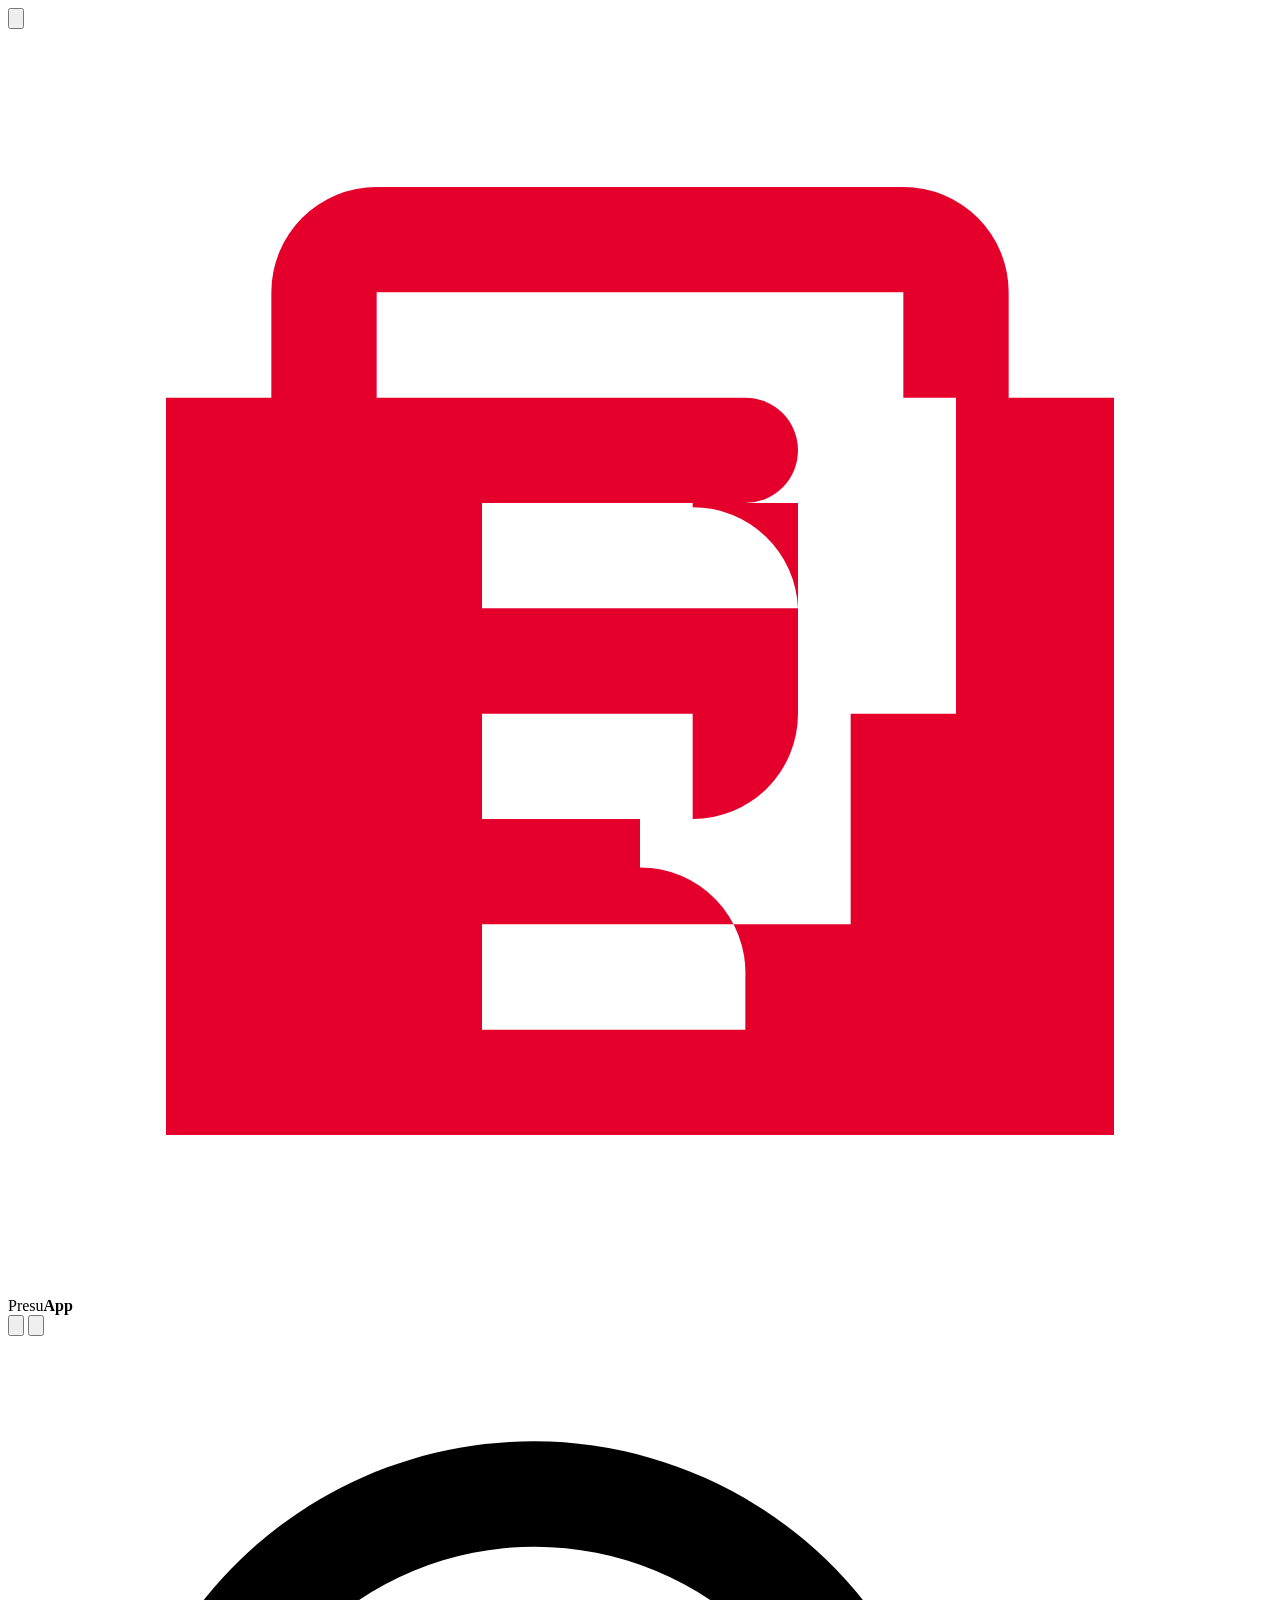
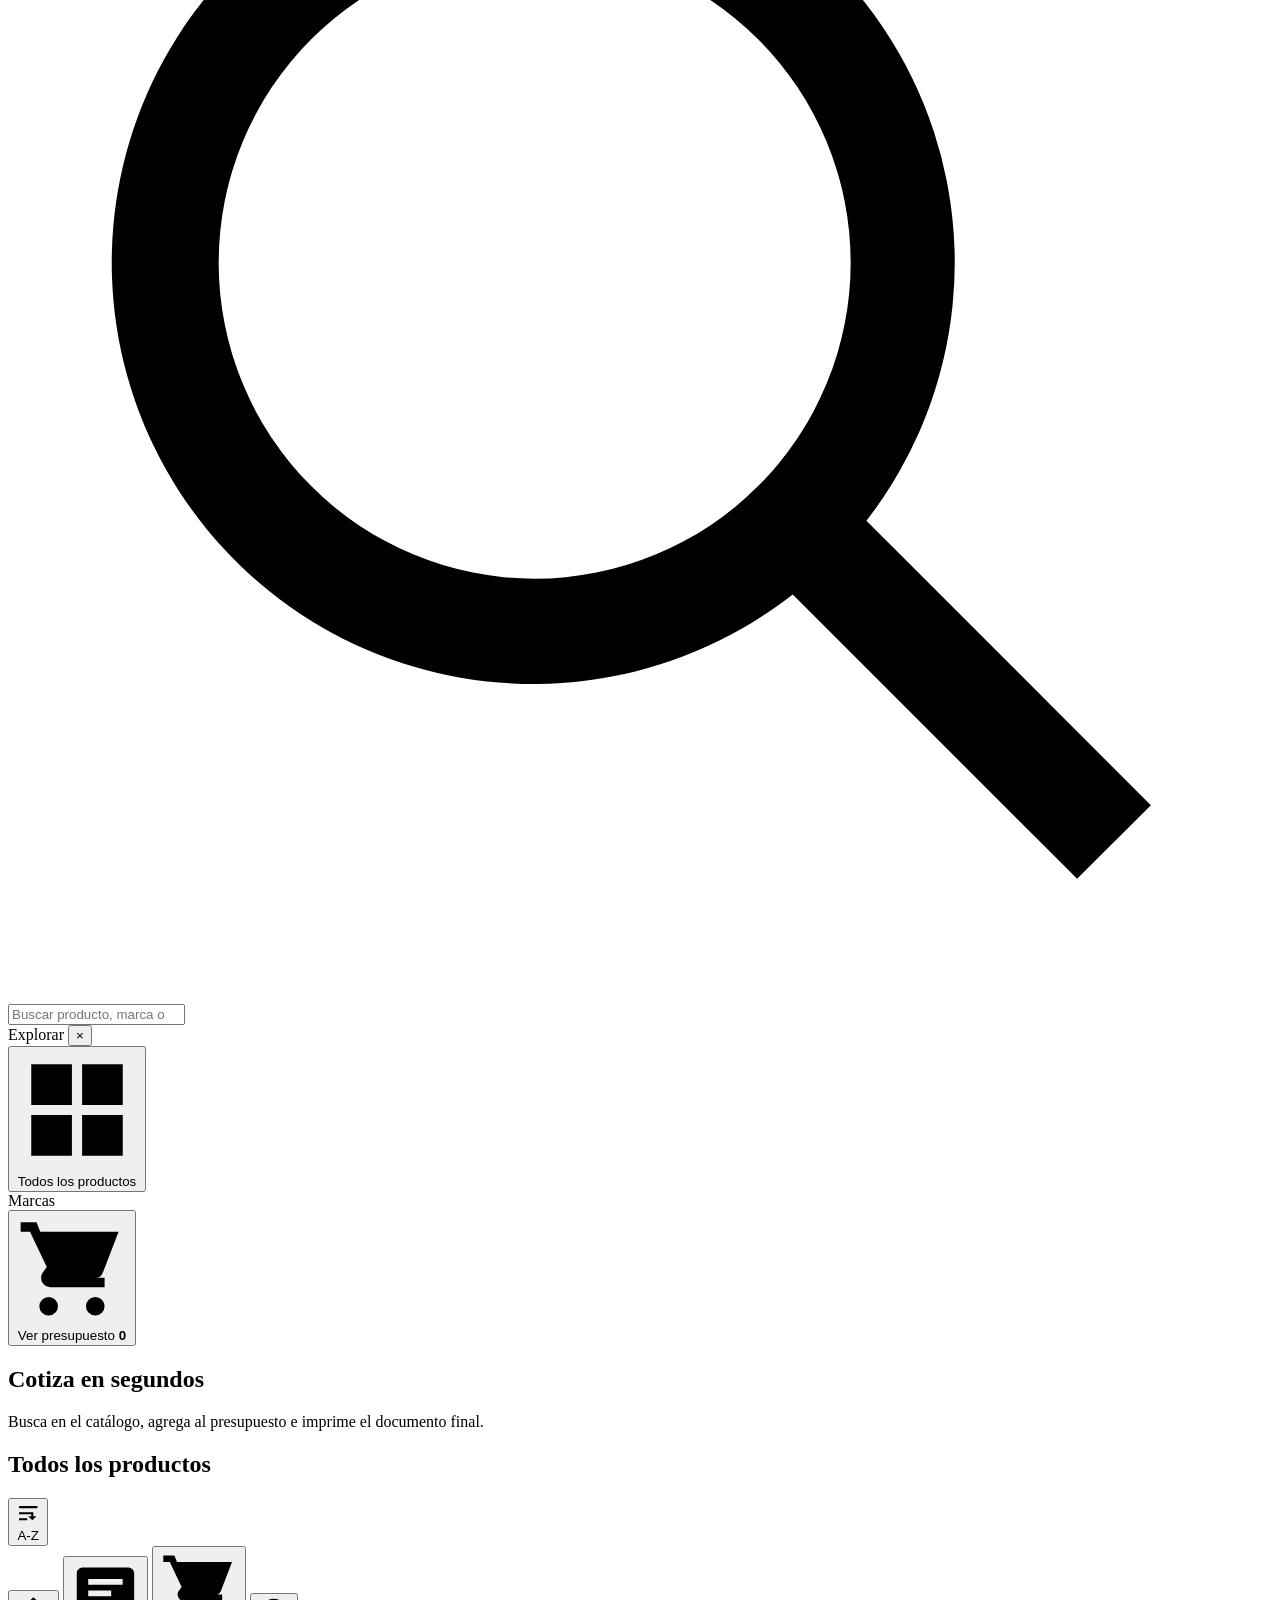
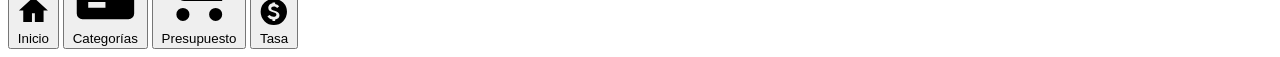
==== commit 43cbe885: "3.0" ====
--- a/index.html
+++ b/index.html
@@ -1,181 +1,216 @@
 <!DOCTYPE html>
 <html lang="es">
 <head>
-    <meta charset="UTF-8">
-    <meta name="viewport" content="width=device-width, initial-scale=1.0, user-scalable=no">
-    <meta name="theme-color" content="#F5F6FA">
-    <meta name="description" content="Calculadora de divisas para frontera Venezuela-Colombia">
-    <title>Calculadora Frontera</title>
-    <link rel="manifest" href="manifest.json">
-    <link rel="stylesheet" href="styles.css">
-    <link rel="preconnect" href="https://fonts.googleapis.com">
-    <link rel="preconnect" href="https://fonts.gstatic.com" crossorigin>
-    <link href="https://fonts.googleapis.com/css2?family=Material+Symbols+Rounded:opsz,wght,FILL,GRAD@24,400,0,0&family=Roboto:wght@300;400;500;700&display=swap" rel="stylesheet">
-    <link rel="icon" href="data:image/svg+xml,<svg xmlns='http://www.w3.org/2000/svg' viewBox='0 0 100 100'><text y='.9em' font-size='90'>💱</text></svg>">
+<meta charset="UTF-8">
+<meta name="viewport" content="width=device-width, initial-scale=1, viewport-fit=cover">
+<meta name="theme-color" content="#e4002b">
+<meta name="mobile-web-app-capable" content="yes">
+<meta name="apple-mobile-web-app-capable" content="yes">
+<meta name="apple-mobile-web-app-status-bar-style" content="default">
+<meta name="description" content="PresuApp - Crea presupuestos con el catálogo de repuestos al estilo tiendasdaka">
+<title>PresuApp - Presupuestos</title>
+<link rel="manifest" href="manifest.webmanifest">
+<link rel="icon" type="image/png" href="icon/icon-192.png">
+<link rel="apple-touch-icon" href="icon/icon-192.png">
+<link rel="stylesheet" href="css/styles.css">
+<script src="data/catalogo-local.js" defer></script>
+<script src="data/imagenes.js" defer></script>
 </head>
 <body>
-    <!-- Top App Bar -->
-    <header class="md3-top-app-bar" role="banner">
-        <div class="md3-top-app-bar__content">
-            <span class="md3-top-app-bar__title" id="companyName">Mi Negocio</span>
-        </div>
-        <a href="config.html" class="md3-icon-button md3-top-app-bar__action" aria-label="Configuración">
-            <span class="material-symbols-rounded">settings</span>
-        </a>
-    </header>
-
-    <main class="md3-main" role="main">
-        <!-- Display Dual Section -->
-        <section class="md3-display-section" aria-live="polite">
-            <!-- Cliente Display (Volteado 180°) -->
-            <div class="md3-customer-display" role="status" aria-label="Total para el cliente">
-                <div class="md3-customer-display__inner">
-                    <span class="md3-customer-display__currency" id="displaySymbol">$</span>
-                    <span class="md3-customer-display__amount" id="displayAmount">0</span>
-                    <span class="md3-customer-display__currency-code" id="displayCurrency">COP</span>
-                    <span class="md3-customer-display__pending" id="pendingOp" aria-hidden="true"></span>
-                </div>
-            </div>
-
-            <!-- Separador visual -->
-            <div class="md3-display-divider" aria-hidden="true"></div>
-
-            <!-- Vendedor Display (Normal) -->
-            <div class="md3-seller-display" aria-hidden="true">
-                <span class="md3-seller-display__label">Tu vista</span>
-                <span class="md3-seller-display__currency" id="sellerSymbol">$</span>
-                <span class="md3-seller-display__amount" id="sellerAmount">0</span>
-                <span class="md3-seller-display__currency-code" id="sellerCurrency">COP</span>
-                <span class="md3-seller-display__pending" id="sellerPending"></span>
-            </div>
-
-            <!-- Sub-display: Total acumulado + operación actual -->
-            <div class="md3-sub-display" id="subDisplay" aria-hidden="true"></div>
-        </section>
-
-        <!-- Keypad Section -->
-        <section class="md3-keypad-section">
-            <div class="md3-keypad-grid" role="group" aria-label="Teclado numérico">
-                <button class="md3-button md3-button--filled md3-keypad-key md3-keypad-key--number" data-key="7" aria-label="7">
-                    <span class="md3-button__label">7</span>
-                    <span class="md3-button__ripple"></span>
-                </button>
-                <button class="md3-button md3-button--filled md3-keypad-key md3-keypad-key--number" data-key="8" aria-label="8">
-                    <span class="md3-button__label">8</span>
-                    <span class="md3-button__ripple"></span>
-                </button>
-                <button class="md3-button md3-button--filled md3-keypad-key md3-keypad-key--number" data-key="9" aria-label="9">
-                    <span class="md3-button__label">9</span>
-                    <span class="md3-button__ripple"></span>
-                </button>
-                <button class="md3-button md3-button--filled-tonal md3-keypad-key md3-keypad-key--action md3-keypad-key--add" data-action="add" aria-label="Sumar">
-                    <span class="material-symbols-rounded md3-button__icon">add</span>
-                    <span class="md3-button__ripple"></span>
-                </button>
-
-                <button class="md3-button md3-button--filled md3-keypad-key md3-keypad-key--number" data-key="4" aria-label="4">
-                    <span class="md3-button__label">4</span>
-                    <span class="md3-button__ripple"></span>
-                </button>
-                <button class="md3-button md3-button--filled md3-keypad-key md3-keypad-key--number" data-key="5" aria-label="5">
-                    <span class="md3-button__label">5</span>
-                    <span class="md3-button__ripple"></span>
-                </button>
-                <button class="md3-button md3-button--filled md3-keypad-key md3-keypad-key--number" data-key="6" aria-label="6">
-                    <span class="md3-button__label">6</span>
-                    <span class="md3-button__ripple"></span>
-                </button>
-                <button class="md3-button md3-button--filled-tonal md3-keypad-key md3-keypad-key--action md3-keypad-key--subtract" data-action="subtract" aria-label="Restar">
-                    <span class="material-symbols-rounded md3-button__icon">remove</span>
-                    <span class="md3-button__ripple"></span>
-                </button>
-
-                <button class="md3-button md3-button--filled md3-keypad-key md3-keypad-key--number" data-key="1" aria-label="1">
-                    <span class="md3-button__label">1</span>
-                    <span class="md3-button__ripple"></span>
-                </button>
-                <button class="md3-button md3-button--filled md3-keypad-key md3-keypad-key--number" data-key="2" aria-label="2">
-                    <span class="md3-button__label">2</span>
-                    <span class="md3-button__ripple"></span>
-                </button>
-                <button class="md3-button md3-button--filled md3-keypad-key md3-keypad-key--number" data-key="3" aria-label="3">
-                    <span class="md3-button__label">3</span>
-                    <span class="md3-button__ripple"></span>
-                </button>
-                <button class="md3-button md3-button--elevated md3-keypad-key md3-keypad-key--action md3-keypad-key--total" data-action="total" aria-label="Ver totales en todas las monedas">
-                    <span class="md3-button__label">=</span>
-                    <span class="md3-button__ripple"></span>
-                </button>
-
-                <button class="md3-button md3-button--outlined md3-keypad-key md3-keypad-key--action md3-keypad-key--clear" data-action="clear" aria-label="Reiniciar a cero y borrar operaciones">
-                    <span class="md3-button__label">C</span>
-                    <span class="md3-button__ripple"></span>
-                </button>
-                <button class="md3-button md3-button--filled md3-keypad-key md3-keypad-key--number md3-keypad-key--zero" data-key="0" aria-label="0">
-                    <span class="md3-button__label">0</span>
-                    <span class="md3-button__ripple"></span>
-                </button>
-                <button class="md3-button md3-button--filled md3-keypad-key md3-keypad-key--number" data-key="." aria-label="Decimal">
-                    <span class="md3-button__label">.</span>
-                    <span class="md3-button__ripple"></span>
-                </button>
-                <button class="md3-button md3-button--outlined md3-keypad-key md3-keypad-key--action md3-keypad-key--undo" data-action="undo" aria-label="Deshacer último">
-                    <span class="material-symbols-rounded md3-button__icon">backspace</span>
-                    <span class="md3-button__ripple"></span>
-                </button>
-            </div>
-        </section>
-
-        <!-- Running total de operaciones -->
-        <div class="md3-running-total" id="runningTotal" hidden aria-live="polite">
-            <span class="md3-running-total__label">Qué hay en la cuenta</span>
-            <span class="md3-running-total__value" id="runningTotalValue"></span>
-        </div>
-
-        <!-- Totals Bottom Sheet (operaciones + resultados) -->
-        <section class="md3-bottom-sheet" id="totalsSection" hidden role="dialog" aria-label="Detalle de operaciones y totales en todas las monedas" aria-modal="true">
-            <div class="md3-bottom-sheet__handle" aria-hidden="true"></div>
-            <header class="md3-bottom-sheet__header">
-                <h2 class="md3-bottom-sheet__title">Operaciones y totales</h2>
-                <div class="md3-bottom-sheet__actions">
-                    <button class="md3-icon-button" id="clearTapeBtn" aria-label="Borrar todas las operaciones">
-                        <span class="material-symbols-rounded">delete_sweep</span>
-                    </button>
-                    <button class="md3-icon-button md3-bottom-sheet__close" id="hideTotalsBtn" aria-label="Cerrar">
-                        <span class="material-symbols-rounded">close</span>
-                    </button>
-                </div>
-            </header>
-            <div class="md3-bottom-sheet__content">
-                <div class="md3-sheet-block">
-                    <h3 class="md3-sheet-block__title">Operaciones</h3>
-                    <ul class="md3-tape-list" id="tapeList" role="list"></ul>
-                    <div class="md3-empty-state" id="emptyTape" aria-hidden="true">
-                        <span class="material-symbols-rounded md3-empty-state__icon">receipt_long</span>
-                        <p class="md3-empty-state__text">Sin operaciones aún</p>
-                    </div>
-                </div>
-                <div class="md3-sheet-divider" aria-hidden="true"></div>
-                <div class="md3-sheet-block">
-                    <h3 class="md3-sheet-block__title">Cambio en cada moneda</h3>
-                    <div class="md3-totals-grid" id="totalsGrid"></div>
-                </div>
-            </div>
-        </section>
-    </main>
-
-    <!-- Scrim for bottom sheet -->
-    <div class="md3-scrim" id="scrim" hidden></div>
-
-    <footer class="md3-footer">
-        <p id="footerText">Datos guardados localmente</p>
-    </footer>
-
-    <script src="app.js"></script>
-    <script>
-        if ('serviceWorker' in navigator) {
-            navigator.serviceWorker.register('service-worker.js').catch(console.error);
-        }
-    </script>
+
+<!-- ======================= HEADER ======================= -->
+<header id="appHeader">
+  <div class="topbar">
+    <button class="icon-btn" id="btnMenu" aria-label="Menú" title="Categorías y marcas">
+      <svg viewBox="0 0 24 24"><path fill="currentColor" d="M3 6h18v2H3zM3 11h18v2H3zM3 16h18v2H3z"/></svg>
+    </button>
+    <div class="brand">
+      <svg class="brand-logo" viewBox="0 0 24 24" aria-hidden="true">
+        <path fill="#e4002b" d="M7 3h10a2 2 0 0 1 2 2v2h2v14H3V7h2V5a2 2 0 0 1 2-2zm0 2v2h7a1 1 0 0 1 0 2h-1v.08A2 2 0 0 1 15 11v2a2 2 0 0 1-2 2h-1v.92A2 2 0 0 1 14 18v1h4v-2H9v2h9v-2h-2V13h2V7h-1V5H7zm2 4v2h6v-2H9zm0 4v2h4v-2H9z"/>
+      </svg>
+      <span class="brand-name">Presu<b>App</b></span>
+    </div>
+    <div class="top-actions">
+      <button id="btnRates" class="icon-btn" aria-label="Tasas y moneda" title="Tasas">
+        <svg viewBox="0 0 24 24"><path fill="currentColor" d="M12 2a10 10 0 1 0 0 20 10 10 0 0 0 0-20zm1 15.9V19h-2v-1.1a6 6 0 0 1-3.9-2.3l1.6-1.2a4.3 4.3 0 0 0 3 1.4c1.4 0 2.3-.7 2.3-1.6 0-.8-.5-1.2-2.4-1.8-2.4-.7-3.8-1.6-3.8-3.5 0-1.7 1.3-3 3.2-3.4V5h2v1.1a4.9 4.9 0 0 1 3.1 1.7l-1.5 1.3c-.6-.8-1.5-1.2-2.6-1.2-1.3 0-2 .6-2 1.5 0 .9.6 1.2 2.5 1.8 2.4.7 3.8 1.6 3.8 3.5 0 1.8-1.4 3-3.5 3.3z"/></svg>
+      </button>
+      <button class="icon-btn cart-btn" id="btnCart" aria-label="Presupuesto" title="Ver presupuesto">
+        <svg viewBox="0 0 24 24"><path fill="currentColor" d="M7 18a2 2 0 1 0 0 4 2 2 0 0 0 0-4zm10 0a2 2 0 1 0 0 4 2 2 0 0 0 0-4zM7.2 14h9.6a2 2 0 0 0 1.9-1.4L22 4H5.2l-.8-2H1v2h2l3.6 7.6L5.6 13a2 2 0 0 0 1.8 2.9H19v-2H7.8l-.6-1.1z"/></svg>
+        <span class="badge" id="cartBadge" hidden>0</span>
+      </button>
+    </div>
+  </div>
+  <div class="searchbar">
+    <svg class="search-ico" viewBox="0 0 24 24"><path fill="currentColor" d="M10 2a8 8 0 1 0 4.9 14.3l5.4 5.4 1.4-1.4-5.4-5.4A8 8 0 0 0 10 2zm0 2a6 6 0 1 1 0 12 6 6 0 0 1 0-12z"/></svg>
+    <input id="searchInput" type="search" placeholder="Buscar producto, marca o código..." autocomplete="off">
+    <button id="btnClearSearch" class="search-clear" aria-label="Limpiar" hidden>×</button>
+  </div>
+</header>
+
+<!-- ======================= DRAWER ======================= -->
+<div id="overlay" class="overlay" hidden></div>
+<aside id="drawer" class="drawer" aria-hidden="true">
+  <div class="drawer-head">
+    <span>Explorar</span>
+    <button class="icon-btn" id="btnCloseDrawer" aria-label="Cerrar">×</button>
+  </div>
+  <nav class="drawer-nav">
+    <button class="drawer-link active" data-cat="all">
+      <svg viewBox="0 0 24 24"><path fill="currentColor" d="M3 3h8v8H3zM13 3h8v8h-8zM3 13h8v8H3zM13 13h8v8h-8z"/></svg>
+      Todos los productos
+    </button>
+    <div class="drawer-section" id="drawerCats"></div>
+    <div class="drawer-section">
+      <div class="drawer-subhead">Marcas</div>
+      <div id="drawerBrands"></div>
+    </div>
+    <div class="drawer-section drawer-footh">
+      <button class="drawer-link" id="btnNavCart">
+        <svg viewBox="0 0 24 24"><path fill="currentColor" d="M7 18a2 2 0 1 0 0 4 2 2 0 0 0 0-4zm10 0a2 2 0 1 0 0 4 2 2 0 0 0 0-4zM7.2 14h9.6a2 2 0 0 0 1.9-1.4L22 4H5.2l-.8-2H1v2h2l3.6 7.6L5.6 13a2 2 0 0 0 1.8 2.9H19v-2H7.8l-.6-1.1z"/></svg>
+        Ver presupuesto <b class="drawer-count" id="drawerCartCount">0</b>
+      </button>
+    </div>
+  </nav>
+</aside>
+
+<!-- ======================= MAIN ======================= -->
+<main id="main">
+  <section id="home">
+    <div class="welcome">
+      <h1>Cotiza en segundos</h1>
+      <p>Busca en el catálogo, agrega al presupuesto e imprime el documento final.</p>
+    </div>
+
+    <div id="catChips" class="cat-chips"></div>
+
+    <div class="toolbar">
+      <h2 id="listTitle">Todos los productos</h2>
+      <button id="btnSort" class="sort-btn" title="Ordenar">
+        <svg viewBox="0 0 24 24"><path fill="currentColor" d="M3 5h18v2H3zM3 11h12v2H3zM3 17h8v2H3zM20 15l-4 4-4-4h3v-4h2v4z"/></svg>
+        <span id="sortLabel">A-Z</span>
+      </button>
+    </div>
+    <div id="brandBar" class="brand-bar" hidden></div>
+
+    <div id="productGrid" class="product-grid"></div>
+    <div id="noResults" class="no-results" hidden>
+      <p>Sin resultados para la búsqueda.</p>
+      <button id="btnReset" class="btn-primary">Limpiar filtros</button>
+    </div>
+  </section>
+</main>
+
+<!-- ======================= BOTTOM NAV ======================= -->
+<nav id="bottomNav" class="bottom-nav">
+  <button class="nav-item active" id="btnNavHome">
+    <svg viewBox="0 0 24 24"><path fill="currentColor" d="M12 3 2 12h3v8h6v-6h2v6h6v-8h3z"/></svg>
+    <span>Inicio</span>
+  </button>
+  <button class="nav-item" id="btnMenu2">
+    <svg viewBox="0 0 24 24"><path fill="currentColor" d="M4 3h16a2 2 0 0 1 2 2v14a2 2 0 0 1-2 2H4a2 2 0 0 1-2-2V5a2 2 0 0 1 2-2zm2 4v2h12V7H6zm0 4v2h8v-2H6zm0 4v2h6v-2H6z"/></svg>
+    <span>Categorías</span>
+  </button>
+  <button class="nav-item" id="btnNavCart2">
+    <svg viewBox="0 0 24 24"><path fill="currentColor" d="M7 18a2 2 0 1 0 0 4 2 2 0 0 0 0-4zm10 0a2 2 0 1 0 0 4 2 2 0 0 0 0-4zM7.2 14h9.6a2 2 0 0 0 1.9-1.4L22 4H5.2l-.8-2H1v2h2l3.6 7.6L5.6 13a2 2 0 0 0 1.8 2.9H19v-2H7.8l-.6-1.1z"/></svg>
+    <span>Presupuesto</span>
+    <b class="nav-badge" id="cartBadge2" hidden>0</b>
+  </button>
+  <button class="nav-item" id="btnRates2">
+    <svg viewBox="0 0 24 24"><path fill="currentColor" d="M12 2a10 10 0 1 0 0 20 10 10 0 0 0 0-20zm1 15.9V19h-2v-1.1a6 6 0 0 1-3.9-2.3l1.6-1.2a4.3 4.3 0 0 0 3 1.4c1.4 0 2.3-.7 2.3-1.6 0-.8-.5-1.2-2.4-1.8-2.4-.7-3.8-1.6-3.8-3.5 0-1.7 1.3-3 3.2-3.4V5h2v1.1a4.9 4.9 0 0 1 3.1 1.7l-1.5 1.3c-.6-.8-1.5-1.2-2.6-1.2-1.3 0-2 .6-2 1.5 0 .9.6 1.2 2.5 1.8 2.4.7 3.8 1.6 3.8 3.5 0 1.8-1.4 3-3.5 3.3z"/></svg>
+    <span>Tasa</span>
+  </button>
+</nav>
+
+<!-- ======================= BUDGET (PAGE) ======================= -->
+<section id="budget" class="budget" hidden>
+  <div class="budget-top">
+    <button class="icon-btn" id="btnBackHome" aria-label="Volver">
+      <svg viewBox="0 0 24 24"><path fill="currentColor" d="M20 11H7.8l5.6-5.6L12 4l-8 8 8 8 1.4-1.4L7.8 13H20z"/></svg>
+    </button>
+    <h2>Presupuesto</h2>
+    <button class="icon-btn danger" id="btnClearBudget" aria-label="Vaciar presupuesto" title="Vaciar presupuesto">
+      <svg viewBox="0 0 24 24"><path fill="currentColor" d="M6 7h12l-1 14H7L6 7zm3-3h6l1 2H8l1-2zm9 3 3 2H3l3-2h12z"/></svg>
+    </button>
+  </div>
+
+  <div class="budget-client card">
+    <div class="field"><label>Cliente</label><input id="bClient" type="text" placeholder="Nombre del cliente"></div>
+    <div class="field-row">
+      <div class="field"><label>Teléfono</label><input id="bPhone" type="tel" placeholder="+57 ..."></div>
+      <div class="field"><label>Fecha</label><input id="bDate" type="date"></div>
+    </div>
+    <div class="field"><label>Observaciones</label><input id="bNotes" type="text" placeholder="Notas / observaciones"></div>
+  </div>
+
+  <div id="budgetItems" class="budget-items"></div>
+
+  <div class="budget-summary card">
+    <div class="sum-row"><span>Subtotal</span><span id="sumSubtotal">$ 0</span></div>
+    <div class="sum-row">
+      <span>Descuento %</span>
+      <span class="sum-ctrl"><input id="sumDiscount" type="number" min="0" max="100" step="0.5" value="0"> <span class="pct">%</span></span>
+    </div>
+    <div class="sum-row"><span id="sumDiscLabel">Descuento</span><span id="sumDiscountAmt">$ 0</span></div>
+    <div class="sum-row iva-row">
+      <span>IVA
+        <label class="mini-t"><input id="sumIvaChk" type="checkbox"> incluir</label>
+      </span>
+      <span id="sumIvaAmt">$ 0</span>
+    </div>
+    <div class="sum-row total"><span>Total</span><span id="sumTotal">$ 0</span></div>
+    <div class="sum-note" id="sumCurrencyNote"></div>
+  </div>
+
+  <div class="budget-actions">
+    <button class="btn-primary wide" id="btnPrint">
+      <svg viewBox="0 0 24 24"><path fill="currentColor" d="M19 8h-1V3H6v5H5a3 3 0 0 0-3 3v6h4v4h12v-4h4v-6a3 3 0 0 0-3-3zM8 5h8v3H8V5zm8 14H8v-4h8v4zm3-6a1 1 0 1 1 0-2 1 1 0 0 1 0 2z"/></svg>
+      Imprimir / PDF
+    </button>
+    <button class="btn-primary wide" id="btnWhatsapp">
+      <svg viewBox="0 0 24 24"><path fill="currentColor" d="M12 2a10 10 0 0 0-8.6 15L2 22l5.2-1.4A10 10 0 1 0 12 2zm5.5 14.1c-.2.7-1.3 1.3-1.9 1.4-.5.1-1.1.1-1.8-.1-.4-.1-1-.3-1.7-.6-2.9-1.3-4.8-4.2-5-4.4-.1-.2-1.2-1.6-1.2-3s.7-2.1 1-2.4c.2-.3.5-.4.7-.4h.5c.2 0 .4-.1.6.4s.7 1.8.8 1.9c.1.1.1.3 0 .5-.1.2-.2.3-.3.5l-.4.5c-.1.2-.3.3-.1.6.2.2.8 1.3 1.7 2.1 1.2 1.1 2.2 1.4 2.5 1.5.3.2.5.1.7-.1l1-1.2c.2-.2.3-.3.6-.1.3.1 1.7.8 2 .9.3.1.5.2.6.3.1.2.1.7-.1 1.2z"/></svg>
+      Enviar por WhatsApp
+    </button>
+    <button class="btn-outline wide" id="btnNewBudget">+ Nuevo presupuesto</button>
+  </div>
+</section>
+
+<!-- ======================= RATES MODAL ======================= -->
+<div id="ratesModal" class="modal" hidden>
+  <div class="modal-card card">
+    <div class="modal-head"><h3>Moneda y tasas</h3><button class="icon-btn" data-close>×</button></div>
+    <div class="field">
+      <label>Moneda para mostrar el presupuesto</label>
+      <select id="mCurrency">
+        <option value="COP">COP - Peso colombiano</option>
+        <option value="USD">USD - Dólar</option>
+        <option value="VES">VES - Bolívar</option>
+      </select>
+    </div>
+    <label class="row-toggle">
+      <input type="checkbox" id="mAutoRate" checked>
+      <span>Obtener tasa automática (internet)</span>
+    </label>
+    <div class="field"><label>Nombre del negocio (para el presupuesto impreso)</label><input id="mCompany" type="text" placeholder="Mi negocio"></div>
+    <div class="field"><label>WhatsApp del negocio (para el presupuesto impreso)</label><input id="mWhatsapp" type="tel" placeholder="+57 300 000 0000"></div>
+    <div class="field"><label>Dirección del negocio (para el presupuesto impreso)</label><input id="mAddress" type="text" placeholder="Calle / local / ciudad"></div>
+    <div class="field"><label>Clave de administración <span class="mini-hint">(opcional — protege tasas, IVA y datos del negocio)</span></label>
+      <input id="mClave" type="password" autocomplete="new-password" placeholder="••••••••">
+      <small class="rate-note">La clave se guarda como una "huella" (hash) cifrada en tu navegador: nadie —ni yo— puede leerla ni recuperarla, y no viaja a ningún servidor. Se pedirá para guardar cualquier cambio en tasas, IVA o datos del negocio. Como la app funciona 100% local en tu dispositivo, la clave es una protección contra cambios accidentales o curiosos; no es un candado de seguridad bancaria.</small>
+    </div>
+    <div class="field"><label>1 USD = COP</label><input id="mRateCopUsd" type="number" step="0.01" min="0"></div>
+    <div class="field"><label>1 USD = VES</label><input id="mRateUsdVes" type="number" step="0.01" min="0"></div>
+    <div class="field"><label>IVA %</label><input id="mIva" type="number" min="0" max="100" step="0.5"></div>
+    <p class="rate-note" id="mRateNote"></p>
+    <div class="modal-actions">
+      <button class="btn-outline" id="mBtnRefresh">Actualizar tasa</button>
+      <button class="btn-primary" id="mBtnOk">Aplicar</button>
+    </div>
+  </div>
+</div>
+
+<!-- ======================= PRINT SLOT ======================= -->
+<div id="printArea" class="print-area"></div>
+
+<script src="js/app.js"></script>
 </body>
 </html>
